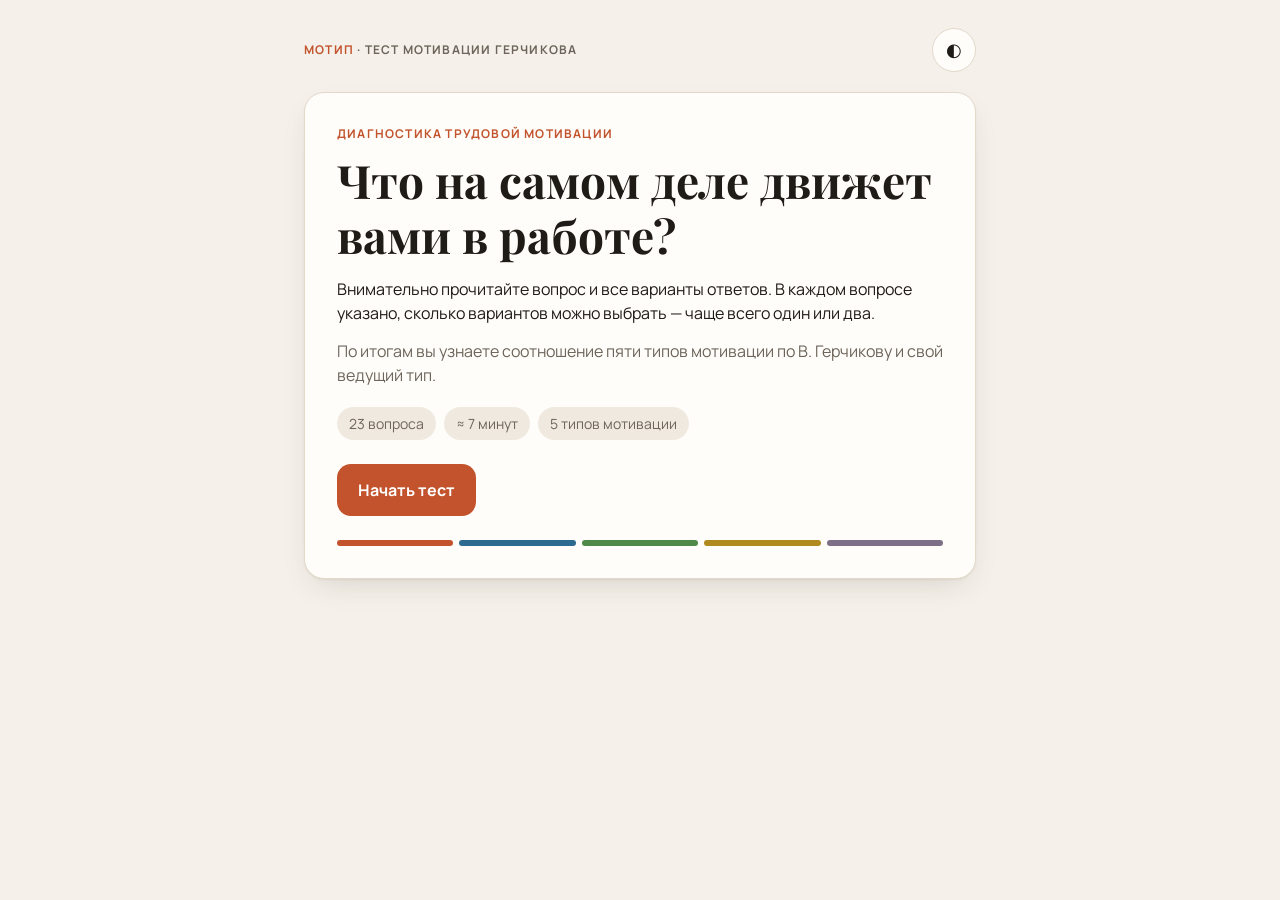
==== index.html @ 7e10f5cb "Add MOTIP motivation test (Gerchikov) web page Single-file HTML/JS quiz: 23 questions, scoring by th" ====
<!doctype html>
<html lang="ru">
<head>
<meta charset="utf-8">
<meta name="viewport" content="width=device-width, initial-scale=1, viewport-fit=cover">
<meta name="theme-color" content="#f5f1ea" media="(prefers-color-scheme: light)">
<meta name="theme-color" content="#17140f" media="(prefers-color-scheme: dark)">
<title>Тест МОТИП</title>
<link rel="preconnect" href="https://fonts.googleapis.com">
<link rel="preconnect" href="https://fonts.gstatic.com" crossorigin>
<link href="https://fonts.googleapis.com/css2?family=Manrope:wght@400;500;600;700&family=Playfair+Display:wght@600;700&display=swap" rel="stylesheet">
<style>
  :root {
    --bg: #f5f1ea;
    --surface: #fffdf9;
    --surface-2: #efe9df;
    --ink: #1f1b16;
    --muted: #6d655b;
    --line: #e2d9cb;
    --accent: #c2532d;
    --accent-ink: #ffffff;
    --accent-soft: #f6e1d6;
    --shadow: 0 1px 2px rgba(40, 28, 15, .06), 0 12px 32px -12px rgba(40, 28, 15, .18);
    --bar-bg: rgba(245, 241, 234, .92);
    --t-in: #c2532d;
    --t-pr: #2d6a8f;
    --t-pa: #4f8a4b;
    --t-ho: #b08a1e;
    --t-lu: #7c6f86;
    --radius: 16px;
    --safe-b: env(safe-area-inset-bottom, 0px);
  }
  @media (prefers-color-scheme: dark) {
    :root:not([data-theme="light"]) {
      --bg: #17140f;
      --surface: #211d17;
      --surface-2: #2b261e;
      --ink: #f1ebe2;
      --muted: #a89e90;
      --line: #3a342a;
      --accent: #e5774f;
      --accent-ink: #1a120c;
      --accent-soft: #3a2519;
      --shadow: 0 1px 2px rgba(0,0,0,.3), 0 16px 40px -16px rgba(0,0,0,.6);
      --bar-bg: rgba(23, 20, 15, .92);
      --t-in: #e5774f;
      --t-pr: #5fa3cc;
      --t-pa: #7dbb78;
      --t-ho: #d9b44a;
      --t-lu: #a99bb3;
    }
  }
  :root[data-theme="dark"] {
    --bg: #17140f;
    --surface: #211d17;
    --surface-2: #2b261e;
    --ink: #f1ebe2;
    --muted: #a89e90;
    --line: #3a342a;
    --accent: #e5774f;
    --accent-ink: #1a120c;
    --accent-soft: #3a2519;
    --shadow: 0 1px 2px rgba(0,0,0,.3), 0 16px 40px -16px rgba(0,0,0,.6);
    --bar-bg: rgba(23, 20, 15, .92);
    --t-in: #e5774f;
    --t-pr: #5fa3cc;
    --t-pa: #7dbb78;
    --t-ho: #d9b44a;
    --t-lu: #a99bb3;
  }

  /* ---------- Base (mobile first) ---------- */
  * { box-sizing: border-box; }
  html, body { margin: 0; }
  html { -webkit-text-size-adjust: 100%; }
  body {
    background: var(--bg);
    color: var(--ink);
    font-family: "Manrope", system-ui, -apple-system, "Segoe UI", sans-serif;
    font-size: 16px;
    line-height: 1.5;
    min-height: 100vh;
    min-height: 100dvh;
    -webkit-font-smoothing: antialiased;
    -webkit-tap-highlight-color: transparent;
  }
  button { touch-action: manipulation; }
  .wrap { max-width: 720px; margin: 0 auto; padding: 12px 16px 24px; }
  body.has-bar .wrap { padding-bottom: calc(132px + var(--safe-b)); }

  header.top {
    display: flex; align-items: center; justify-content: space-between;
    height: 44px; margin-bottom: 8px;
  }
  .brand { font-weight: 700; letter-spacing: .1em; font-size: 12px; text-transform: uppercase; color: var(--muted); }
  .brand b { color: var(--accent); }
  .brand span { display: none; }
  .icon-btn {
    border: 1px solid var(--line); background: var(--surface); color: var(--ink);
    width: 44px; height: 44px; border-radius: 50%; cursor: pointer;
    display: grid; place-items: center; font-size: 18px;
  }

  h1, h2, h3 { font-family: "Playfair Display", Georgia, serif; line-height: 1.2; margin: 0; }
  h1 { font-size: 30px; }
  h2 { font-size: 21px; }
  .muted { color: var(--muted); }

  .card {
    background: var(--surface);
    border: 1px solid var(--line);
    border-radius: var(--radius);
    box-shadow: var(--shadow);
    padding: 20px 16px;
  }

  .btn {
    font: inherit; font-weight: 700; font-size: 16px;
    border: 1px solid transparent; border-radius: 14px;
    min-height: 52px; padding: 0 20px; cursor: pointer;
    display: inline-flex; align-items: center; justify-content: center;
    transition: transform .12s ease, opacity .15s;
  }
  .btn:active { transform: scale(.98); }
  .btn-primary { background: var(--accent); color: var(--accent-ink); }
  .btn-primary:disabled { opacity: .4; cursor: not-allowed; transform: none; }
  .btn-ghost { background: var(--surface); color: var(--ink); border-color: var(--line); }
  .btn-ghost:disabled { opacity: .35; cursor: not-allowed; }
  .btn-block { width: 100%; }

  /* Intro */
  .intro .eyebrow { color: var(--accent); font-weight: 700; font-size: 12px; letter-spacing: .1em; text-transform: uppercase; margin-bottom: 10px; }
  .intro p { margin: 14px 0 0; }
  .facts { display: flex; gap: 8px; flex-wrap: wrap; margin: 20px 0 24px; }
  .fact { background: var(--surface-2); border-radius: 999px; padding: 6px 12px; font-size: 14px; color: var(--muted); }
  .intro-actions { display: grid; gap: 10px; }
  .types-preview { display: flex; gap: 6px; margin-top: 24px; }
  .types-preview span { flex: 1; height: 6px; border-radius: 3px; }

  /* Sticky progress */
  .progress {
    position: sticky; top: 0; z-index: 5;
    background: var(--bg);
    margin: 0 -16px 12px; padding: 8px 16px 10px;
  }
  .progress-meta { display: flex; justify-content: space-between; font-size: 13px; color: var(--muted); margin-bottom: 6px; font-variant-numeric: tabular-nums; }
  .progress-bar { height: 6px; border-radius: 3px; background: var(--surface-2); overflow: hidden; }
  .progress-bar > i { display: block; height: 100%; background: var(--accent); border-radius: 3px; transition: width .35s ease; }

  /* Question */
  .group-note { font-size: 14px; color: var(--muted); background: var(--surface-2); border-radius: 10px; padding: 8px 12px; margin-bottom: 12px; }
  .q-num { font-family: "Playfair Display", Georgia, serif; color: var(--accent); font-size: 16px; font-weight: 700; }
  .q-text { margin: 4px 0 10px; }
  .q-hint { font-size: 14px; color: var(--muted); margin-bottom: 16px; display: flex; align-items: center; gap: 8px; flex-wrap: wrap; }
  .q-hint .pill { background: var(--accent-soft); color: var(--accent); border-radius: 999px; padding: 2px 10px; font-weight: 700; font-size: 13px; }
  .options { display: grid; gap: 8px; }
  .opt {
    display: flex; gap: 12px; align-items: flex-start; text-align: left;
    width: 100%; min-height: 56px; font: inherit; font-size: 16px; color: inherit;
    background: var(--surface); border: 1.5px solid var(--line); border-radius: 14px;
    padding: 12px 14px; cursor: pointer;
    transition: border-color .15s, background .15s, transform .1s;
  }
  .opt:active { transform: scale(.99); }
  .opt:focus-visible { outline: 2px solid var(--accent); outline-offset: 2px; }
  .opt .mark {
    flex: none; width: 30px; height: 30px; border-radius: 9px;
    display: grid; place-items: center;
    background: var(--surface-2); color: var(--muted);
    font-weight: 700; font-size: 14px;
    transition: background .15s, color .15s;
  }
  .opt.radio .mark { border-radius: 50%; }
  .opt[aria-pressed="true"] { border-color: var(--accent); background: var(--accent-soft); }
  .opt[aria-pressed="true"] .mark { background: var(--accent); color: var(--accent-ink); }
  .opt .label { padding-top: 3px; }
  .shake { animation: shake .35s ease; }
  @keyframes shake { 20%,60% { transform: translateX(-4px); } 40%,80% { transform: translateX(4px); } }

  /* Bottom action bar (thumb zone) */
  .bottom-bar {
    position: fixed; left: 0; right: 0; bottom: 0; z-index: 10;
    background: var(--bar-bg);
    -webkit-backdrop-filter: blur(12px); backdrop-filter: blur(12px);
    border-top: 1px solid var(--line);
    padding: 8px 16px calc(12px + var(--safe-b));
  }
  .bottom-bar .inner { max-width: 720px; margin: 0 auto; }
  .toast { min-height: 20px; font-size: 13px; line-height: 1.35; color: var(--accent); margin-bottom: 6px; text-align: center; }
  .nav { display: grid; grid-template-columns: 1fr 2fr; gap: 10px; }
  .kbd-hint { display: none; }
  kbd { font-family: inherit; border: 1px solid var(--line); border-bottom-width: 2px; border-radius: 5px; padding: 0 5px; font-size: 12px; }

  .fade { animation: fade .3s ease; }
  @keyframes fade { from { opacity: 0; transform: translateY(6px); } to { opacity: 1; transform: none; } }

  /* Results */
  .stack > * + * { margin-top: 12px; }
  .result-head .eyebrow { color: var(--muted); font-size: 14px; margin-bottom: 6px; }
  .lead-type { font-size: 28px; }
  .lead-desc { margin: 12px 0 0; }
  .section h3, .card h3 { font-size: 20px; margin-bottom: 14px; }

  .bars { display: grid; gap: 16px; }
  .bar-row { display: grid; grid-template-columns: minmax(0, 1fr) auto; align-items: center; column-gap: 12px; row-gap: 6px; }
  .bar-name { font-weight: 600; font-size: 15px; display: flex; align-items: baseline; gap: 6px; min-width: 0; }
  .bar-name > span { overflow: hidden; text-overflow: ellipsis; white-space: nowrap; }
  .bar-name small { color: var(--muted); font-weight: 500; font-size: 13px; flex: none; }
  .bar-track { grid-column: 1 / -1; grid-row: 2; height: 12px; background: var(--surface-2); border-radius: 6px; overflow: hidden; }
  .bar-fill { height: 100%; border-radius: 6px; width: 0; transition: width .9s cubic-bezier(.2,.8,.2,1); }
  .bar-val { display: flex; align-items: baseline; justify-content: flex-end; gap: 8px; font-variant-numeric: tabular-nums; font-weight: 700; white-space: nowrap; }
  .bar-val small { font-weight: 500; color: var(--muted); font-size: 13px; min-width: 34px; text-align: right; }
  .bar-row.lead .bar-name { color: var(--accent); }

  .type-cards { display: grid; gap: 10px; }
  .type-card { border: 1px solid var(--line); border-left: 4px solid var(--c); border-radius: 12px; padding: 12px 14px; }
  .type-card h4 { margin: 0 0 4px; font-size: 16px; display: flex; justify-content: space-between; gap: 10px; }
  .type-card p { margin: 0; font-size: 15px; color: var(--muted); }

  details.key summary { cursor: pointer; font-weight: 700; list-style: none; display: flex; align-items: center; gap: 8px; min-height: 44px; }
  details.key summary::-webkit-details-marker { display: none; }
  details.key summary::before { content: "▸"; color: var(--accent); transition: transform .15s; }
  details.key[open] summary::before { transform: rotate(90deg); }
  .table-wrap { overflow-x: auto; -webkit-overflow-scrolling: touch; margin-top: 10px; border: 1px solid var(--line); border-radius: 12px; }
  table { border-collapse: collapse; width: 100%; font-size: 13px; font-variant-numeric: tabular-nums; }
  th, td { padding: 8px 6px; border-bottom: 1px solid var(--line); text-align: center; white-space: nowrap; }
  th { background: var(--surface-2); font-weight: 700; }
  td:first-child, th:first-child { text-align: left; padding-left: 10px; }
  td.hit { background: var(--accent-soft); color: var(--accent); font-weight: 700; }
  td.key-cell { color: var(--muted); }
  tfoot td { font-weight: 700; background: var(--surface-2); border-bottom: none; }

  .actions { display: grid; gap: 10px; margin-top: 16px; }

  /* ---------- Hover only on real pointers ---------- */
  @media (hover: hover) {
    .icon-btn:hover { border-color: var(--accent); }
    .opt:hover { border-color: var(--muted); }
    .opt[aria-pressed="true"]:hover { border-color: var(--accent); }
    .btn-primary:hover:not(:disabled) { filter: brightness(1.05); }
    .btn-ghost:hover:not(:disabled) { border-color: var(--muted); }
  }

  /* ---------- Tablet / desktop ---------- */
  @media (min-width: 640px) {
    .wrap { padding: 28px 24px 48px; }
    header.top { margin-bottom: 20px; }
    .brand span { display: inline; }
    h1 { font-size: 46px; }
    h2 { font-size: 27px; }
    .card { padding: 32px; border-radius: 20px; }
    .intro-actions { display: flex; gap: 12px; }
    .intro-actions .btn { width: auto; }
    .progress { margin: 0 0 16px; padding: 8px 0 10px; }
    .lead-type { font-size: 40px; }
    .stack > * + * { margin-top: 18px; }
    .bar-row { grid-template-columns: 220px minmax(0, 1fr) 92px; column-gap: 16px; }
    .bar-name { justify-content: space-between; }
    .bar-track { grid-column: auto; grid-row: auto; height: 14px; border-radius: 7px; }
    .actions { display: flex; flex-wrap: wrap; gap: 12px; }
    .actions .btn { width: auto; }
    table { font-size: 14px; }
    th, td { padding: 8px 10px; }
  }
  @media (min-width: 640px) and (hover: hover) {
    .kbd-hint { display: block; text-align: center; font-size: 13px; color: var(--muted); margin-top: 18px; }
    body.has-bar .wrap { padding-bottom: 48px; }
    .bottom-bar { position: static; background: none; border: 0; padding: 0; -webkit-backdrop-filter: none; backdrop-filter: none; }
    .bottom-bar { margin-top: 8px; }
    .bottom-bar .inner { max-width: none; }
    .nav { display: flex; justify-content: space-between; }
    .nav .btn { min-width: 150px; }
    .toast { text-align: left; margin: 12px 0 8px; }
  }

  @media print {
    header.top, .actions, .kbd-hint, .bottom-bar { display: none; }
    body { background: #fff; }
    .card { box-shadow: none; }
  }
</style>
</head>
<body>
<div class="wrap">
  <header class="top">
    <div class="brand"><b>МОТИП</b><span> · тест мотивации Герчикова</span></div>
    <button class="icon-btn" id="themeBtn" title="Сменить тему" aria-label="Сменить тему">◐</button>
  </header>
  <main id="app">
    <section class="card">
      <h2>Тест МОТИП</h2>
      <p class="muted" id="jsWarn">Если вы видите этот текст, значит, в этом приложении не работает JavaScript. Откройте файл в обычном браузере: Chrome, Safari, Яндекс Браузер.</p>
    </section>
  </main>
</div>

<script>
window.onerror = function (msg, src, line) {
  var w = document.getElementById("jsWarn");
  if (w) w.textContent = "Ошибка: " + msg + " (строка " + line + ")";
};
</script>
<script>
// ---------- Data ----------
const LETTERS = ["а", "б", "в", "г", "д", "е", "ж", "з"];
const IMP = ["очень важно", "не очень важно", "совсем не важно"];

const TYPES = {
  IN: { name: "Инструментальный", short: "ИН", color: "var(--t-in)",
    desc: "Сам процесс работы не является для такого сотрудника значимой ценностью, она только источник заработка. Работа — это инструмент достижения других целей. Сотрудник с таким типом мотивации будет работать с максимальной отдачей на любой работе, если его труд будет справедливо и высоко (в его понимании) оплачиваться. Скорее всего, будет эффективным и вовлечённым в сфере продаж и продвижения." },
  PR: { name: "Профессиональный", short: "ПР", color: "var(--t-pr)",
    desc: "Сотрудник с таким типом мотивации ценит в работе её содержание, возможность развиваться, повышать профессиональный уровень, самореализовываться, решать сложные задачи. Такие сотрудники оказываются вовлечёнными в работу полностью и часто имеют репутацию лучших по профессии в компании. Этим типом мотивации, как правило, обладают врачи, юристы, преподаватели, узкие специалисты." },
  PA: { name: "Патриотический", short: "ПА", color: "var(--t-pa)",
    desc: "Для работников этого типа важно чувствовать себя частью коллектива, бренда, принимать участие в реализации общего дела. Им важно чувствовать себя нужными. Важно общественное признание своих достижений. Готовы брать на себя повышенные обязательства и дополнительную работу ради этого. Среди обладателей этого типа мотивации встречаются представители всех профессий." },
  HO: { name: "Хозяйский", short: "ХО", color: "var(--t-ho)",
    desc: "Такой работник готов взять на себя полную ответственность за выполняемую работу. Предпочитает действовать самостоятельно, не приветствует промежуточный контроль. Будет выполнять работу с максимальной отдачей, не настаивая на её особой интересности или высокой оплате, не требуя дополнительных указаний. Часто противопоставляет себя коллективу. Таким типом обладают люди с задатками предпринимателей — хорошие проектные менеджеры." },
  LU: { name: "Люмпенизированный", short: "ЛЮ", color: "var(--t-lu)",
    desc: "Работник этого типа обладает очень слабой мотивацией к эффективной работе. Его основное стремление — минимизировать свои трудовые усилия на уровне, допустимом со стороны непосредственного руководителя. Вовлечь сотрудников с такой мотивацией очень сложно. Представители этого типа — линейные сотрудники, технический персонал." },
};
const TYPE_ORDER = ["IN", "PR", "PA", "HO", "LU"];

// max: how many answers allowed (1, 2 or Infinity)
// key: answer numbers (1 = "а") that give a point to each type
const QUESTIONS = [
  { id: 1, max: 2, text: "Что Вы больше всего цените в своей работе?",
    options: ["то, что я в основном сам решаю, что и как мне делать", "то, что она дает мне возможность проявить то, что я знаю и умею", "то, что я чувствую себя полезным и нужным", "то, что мне за нее относительно неплохо платят", "особенно ничего не ценю, но эта работа мне хорошо знакома и привычна"],
    key: { IN: [4], PR: [2], PA: [3], HO: [1], LU: [5] } },
  { id: 2, max: 1, text: "Какое выражение из перечисленных ниже Вам подходит более всего?",
    options: ["я хочу обеспечить своим трудом себе и своей семье приличный доход", "в своей работе я полный хозяин", "у меня достаточно знаний и опыта, чтобы справиться с любыми трудностями в моей работе", "я ценный, незаменимый для организации работник", "я всегда выполняю то, что от меня требуют"],
    key: { IN: [1], PR: [3], PA: [4], HO: [2], LU: [5] } },
  { id: 3, max: 2, text: "Как Вы предпочитаете работать?",
    options: ["предпочитаю делать то, что знакомо, привычно", "нужно, чтобы в работе постоянно появлялось что-то новое, чтобы не стоять на месте", "чтобы было точно известно, что нужно сделать и что я за это получу", "предпочитаю работать под полную личную ответственность", "готов(а) делать все, что нужно для организации"],
    key: { IN: [3], PR: [2], PA: [5], HO: [4], LU: [1] } },
  { id: 4, max: 2, text: "Допустим, что Вам предлагают другую работу в Вашей организации. При каких условиях Вы бы на это согласились?",
    options: ["если предложат намного более высокую зарплату", "если другая работа будет более творческой и интересной, чем нынешняя", "если новая работа даст мне больше самостоятельности", "если это очень нужно для организации", "при всех обстоятельствах я предпочел (предпочла) бы остаться на той работе, к которой привык (привыкла)"],
    key: { IN: [1], PR: [2], PA: [4], HO: [3], LU: [5] } },
  { id: 5, max: 2, text: "Попробуйте определить, что для Вас означает Ваш заработок?",
    options: ["плата за время и усилия, потраченные на выполнение работы", "это прежде всего плата за мои знания, квалификацию", "оплата за общие результаты деятельности организации", "мне нужен гарантированный заработок – пусть небольшой, но чтобы он был", "какой бы он ни был, я его заработал(а) сам(а)"],
    key: { IN: [1], PR: [2], PA: [3], HO: [5], LU: [4] } },
  { id: 6, max: 1, group: true, text: "Заработная плата и премии", options: IMP,
    key: { IN: [1] } },
  { id: 7, max: 1, group: true, text: "Доплаты за квалификацию", options: IMP,
    key: { IN: [1], PR: [1], PA: [3], HO: [3] } },
  { id: 8, max: 1, group: true, text: "Доплаты за тяжелые и вредные условия работы", options: IMP,
    key: { IN: [1], PR: [3], PA: [3], LU: [1] } },
  { id: 9, max: 1, group: true, text: "Социальные выплаты и льготы, пособия", options: IMP,
    key: { PR: [3], LU: [1] } },
  { id: 10, max: 1, group: true, text: "Доходы от капитала, акций", options: IMP,
    key: { IN: [3], PR: [3], PA: [3], HO: [1], LU: [3] } },
  { id: 11, max: 1, group: true, text: "Любые дополнительные приработки", options: IMP,
    key: { IN: [1], PA: [3], LU: [1] } },
  { id: 12, max: 1, group: true, text: "Приработки, но не любые, а только по своей специальности", options: IMP,
    key: { IN: [1], PR: [1], HO: [3], LU: [3] } },
  { id: 13, max: 1, group: true, text: "Доходы от личного хозяйства, дачного участка и т. п.", options: IMP,
    key: { HO: [1] } },
  { id: 14, max: 1, group: true, text: "Выигрыш в лотерею, казино и т. п.", options: IMP,
    key: { IN: [3], PR: [3], LU: [1] } },
  { id: 15, max: 1, text: "На каких принципах, по-вашему, должны строиться отношения между работником и организацией?",
    options: ["работник должен относиться к организации как к своему дому, отдавать ей все и вместе переживать трудности и подъемы. Организация должна соответственно оценивать преданность и труд работника", "работник продает организации свой труд, и если ему не дают хорошую цену, он вправе найти другого покупателя", "работник приходит в организацию для самореализации и относится к ней как к месту реализации своих способностей. Организация должна обеспечивать работнику такую возможность, извлекать из этого выгоду для себя и на этой основе развиваться", "работник тратит на организацию свои силы, а организация должна взамен гарантировать ему зарплату и социальные блага"],
    key: { IN: [2], PR: [3], PA: [1], HO: [1], LU: [4] } },
  { id: 16, max: 2, text: "Как Вы считаете, почему в процессе работы люди проявляют инициативу, вносят различные предложения?",
    options: ["чувствуют особую ответственность за свою работу", "из-за стремления реализовать свои знания и опыт, выйти за установленные работой рамки", "чаще всего из-за желания улучшить работу своей организации", "просто хотят выделиться или завоевать расположение начальства", "хотят заработать, поскольку всякая полезная инициатива должна вознаграждаться"],
    key: { IN: [5], PR: [2], PA: [3], HO: [1], LU: [4] } },
  { id: 17, max: 2, text: "Какое суждение о коллективной работе Вам ближе?",
    options: ["коллектив для меня очень важен, одному хороших результатов не добиться", "предпочитаю работать автономно, но чувствую себя так же хорошо, когда работаю вместе с интересными людьми", "мне нужна свобода действий, а коллектив чаще всего эту свободу ограничивает", "можно работать и в коллективе, но платить должны по личным результатам", "мне нравится работать в коллективе, так как там я среди своих"],
    key: { IN: [4], PR: [2], PA: [1], HO: [3], LU: [5] } },
  { id: 18, max: 2, text: "Представьте себе, что у Вас появилась возможность стать владельцем Вашей организации. Воспользуетесь ли Вы этой возможностью?",
    options: ["да, так как я смогу участвовать в управлении организацией", "да, потому что это может увеличить мой доход", "да, так как настоящий работник должен быть совладельцем", "вряд ли: на заработке это не скажется, участие в управлении меня не интересует, а работе это помешает", "нет, не нужны мне лишние заботы"],
    key: { IN: [2], PR: [4], PA: [1], HO: [3, 1], LU: [5] } },
  { id: 19, max: 2, text: "Представьте, пожалуйста, что Вы сейчас ищете работу. Вам предлагают несколько работ. Какую из них Вы выберете?",
    options: ["наиболее интересную, творческую", "наиболее самостоятельную, независимую", "за которую больше платят", "чтобы за не слишком большие деньги не требовалось особенно «надрываться»", "не могу представить, что я уйду из нашей организации"],
    key: { IN: [3], PR: [1], PA: [5], HO: [2], LU: [4] } },
  { id: 20, max: 2, text: "Что Вы прежде всего учитываете, когда оцениваете успехи другого работника в Вашей организации?",
    options: ["его зарплату, доходы, материальное положение", "уровень его профессионализма, квалификации", "насколько хорошо он «устроился»", "насколько его уважают в организации", "насколько он самостоятелен, независим"],
    key: { IN: [1], PR: [2], PA: [4], HO: [5], LU: [3] } },
  { id: 21, max: Infinity, text: "Если положение в Вашей организации ухудшится, на какие перемены в Вашей работе и положении Вы согласитесь ради того, чтобы остаться на работе?",
    options: ["освоить новую профессию", "работать неполный рабочий день или перейти на менее квалифицированную работу и меньше получать", "перейти на менее удобный режим работы", "работать более интенсивно", "соглашусь просто терпеть, потому что деваться некуда", "скорее всего я просто уйду из этой организации"],
    key: { IN: [4, 6], PR: [1, 4, 7], PA: [1, 2, 4, 5], HO: [1, 2, 4], LU: [2, 5] } },
  { id: 22, max: 2, text: "Если Вы руководитель, то что Вас привлекает прежде всего в этом положении?",
    options: ["возможность принимать самостоятельные, ответственные решения", "возможность принести наибольшую пользу организации", "высокий уровень оплаты", "возможность организовывать работу других людей", "возможность наилучшим образом применить свои знания и умения", "ничего особенно не привлекает, за положение руководителя не держусь"],
    key: { IN: [3, 6], PR: [5], PA: [2], HO: [1], LU: [4] } },
  { id: 23, max: 2, text: "Если Вы не являетесь руководителем, то хотели бы Вы им стать?",
    options: ["да, поскольку это даст возможность принимать самостоятельные, ответственные решения", "не против, если это нужно для пользы дела", "да, так как при этом я смогу лучше применить свои знания и умения", "да, если это будет должным образом оплачиваться", "нет, профессионал может отвечать только за самого себя", "нет, руководство меня не привлекает, а хорошо заработать я могу и на своем месте", "да, чем я хуже других", "нет, это слишком большая нагрузка для меня"],
    key: { IN: [4, 6], PR: [3, 5], PA: [2], HO: [1, 3], LU: [7, 8] } },
];

const ROLE_STEP = { id: "role", max: 1, text: "Являетесь ли Вы руководителем?",
  options: ["да, я руководитель", "нет, я не руководитель"] };

// ---------- State ----------
const STORE_KEY = "motip-state-v1";
let state = { screen: "intro", step: 0, answers: {} };

function save() {
  try { localStorage.setItem(STORE_KEY, JSON.stringify(state)); } catch (e) {}
}
function load() {
  try {
    const raw = localStorage.getItem(STORE_KEY);
    if (raw) state = Object.assign(state, JSON.parse(raw));
  } catch (e) {}
}

// Steps: Q1–21, role gate, then Q22 (leader) or Q23 (not a leader)
function steps() {
  const list = QUESTIONS.slice(0, 21);
  list.push(ROLE_STEP);
  const role = state.answers.role;
  list.push(role && role[0] === 2 ? QUESTIONS[22] : QUESTIONS[21]);
  return list;
}

// ---------- Scoring ----------
function score() {
  const totals = {};
  TYPE_ORDER.forEach(t => { totals[t] = 0; });
  const rows = [];
  for (const q of QUESTIONS) {
    const picked = state.answers[q.id];
    if (!picked || !picked.length) continue;
    const hits = {};
    for (const t of TYPE_ORDER) {
      const keys = q.key[t] || [];
      // Each matching answer gives one point
      hits[t] = picked.filter(a => keys.includes(a)).length;
      totals[t] += hits[t];
    }
    rows.push({ q, picked, hits });
  }
  const sum = TYPE_ORDER.reduce((s, t) => s + totals[t], 0);
  const max = Math.max(...TYPE_ORDER.map(t => totals[t]));
  const leaders = TYPE_ORDER.filter(t => totals[t] === max && max > 0);
  return { totals, rows, sum, max, leaders };
}

// ---------- Render ----------
const app = document.getElementById("app");
const esc = s => String(s).replace(/[&<>"]/g, c => ({ "&": "&amp;", "<": "&lt;", ">": "&gt;", '"': "&quot;" }[c]));

function render() {
  app.innerHTML = "";
  document.body.classList.toggle("has-bar", state.screen === "quiz");
  if (state.screen === "intro") renderIntro();
  else if (state.screen === "quiz") renderQuestion();
  else renderResult();
  save();
}

function renderIntro() {
  const hasProgress = Object.keys(state.answers).length > 0;
  app.innerHTML = `
    <section class="card intro fade">
      <div class="eyebrow">Диагностика трудовой мотивации</div>
      <h1>Что на самом деле движет вами в работе?</h1>
      <p>Внимательно прочитайте вопрос и все варианты ответов. В каждом вопросе указано, сколько вариантов можно выбрать — чаще всего один или два.</p>
      <p class="muted">По итогам вы узнаете соотношение пяти типов мотивации по В. Герчикову и свой ведущий тип.</p>
      <div class="facts">
        <span class="fact">23 вопроса</span>
        <span class="fact">≈ 7 минут</span>
        <span class="fact">5 типов мотивации</span>
      </div>
      <div class="intro-actions">
        <button class="btn btn-primary btn-block" id="startBtn">${hasProgress ? "Продолжить" : "Начать тест"}</button>
        ${hasProgress ? `<button class="btn btn-ghost btn-block" id="resetBtn">Начать заново</button>` : ""}
      </div>
      <div class="types-preview">${TYPE_ORDER.map(t => `<span style="background:${TYPES[t].color}"></span>`).join("")}</div>
    </section>`;
  document.getElementById("startBtn").onclick = () => { state.screen = "quiz"; render(); };
  const r = document.getElementById("resetBtn");
  if (r) r.onclick = reset;
}

function hintFor(q) {
  if (q.max === 1) return "Выберите один ответ";
  if (q.max === 2) return "Можно выбрать один или два ответа";
  return "Можно выбрать сколько угодно ответов";
}

function renderQuestion() {
  const list = steps();
  const q = list[state.step];
  const picked = state.answers[q.id] || [];
  const total = list.length;
  const pct = Math.round((state.step / total) * 100);
  const num = q.id === "role" ? "22–23" : q.id;
  const groupNote = q.group ? `<div class="group-note">Как Вы относитесь к перечисленным ниже источникам дохода?</div>` : "";

  app.innerHTML = `
    <div class="progress">
      <div class="progress-meta"><span>Вопрос ${state.step + 1} из ${total}</span><span>${pct}%</span></div>
      <div class="progress-bar"><i style="width:${pct}%"></i></div>
    </div>
    <section class="card fade">
      ${groupNote}
      <div class="q-num">№ ${num}</div>
      <h2 class="q-text">${esc(q.text)}</h2>
      <div class="q-hint"><span class="pill">${q.max === 1 ? "1" : q.max === 2 ? "1–2" : "любое число"}</span>${hintFor(q)}</div>
      <div class="options" role="group">
        ${q.options.map((o, i) => `
          <button class="opt ${q.max === 1 ? "radio" : ""}" data-n="${i + 1}" aria-pressed="${picked.includes(i + 1)}">
            <span class="mark">${LETTERS[i]}</span><span class="label">${esc(o)}</span>
          </button>`).join("")}
      </div>
    </section>
    <div class="bottom-bar">
      <div class="inner">
        <div class="toast" id="toast" aria-live="polite"></div>
        <div class="nav">
          <button class="btn btn-ghost" id="backBtn">← Назад</button>
          <button class="btn btn-primary" id="nextBtn" ${picked.length ? "" : "disabled"}>${state.step === total - 1 ? "Результат" : "Далее →"}</button>
        </div>
      </div>
    </div>
    <div class="kbd-hint">Клавиши <kbd>1</kbd>–<kbd>${q.options.length}</kbd> — выбор, <kbd>Enter</kbd> — далее</div>`;

  app.querySelectorAll(".opt").forEach(b => b.onclick = () => toggle(q, +b.dataset.n, b));
  document.getElementById("backBtn").onclick = back;
  document.getElementById("nextBtn").onclick = next;
}

function toggle(q, n, el) {
  let picked = (state.answers[q.id] || []).slice();
  const toast = document.getElementById("toast");
  toast.textContent = "";
  if (q.max === 1) {
    picked = [n];
  } else if (picked.includes(n)) {
    picked = picked.filter(x => x !== n);
  } else if (picked.length >= q.max) {
    toast.textContent = `Можно выбрать не более ${q.max} вариантов — снимите один из выбранных.`;
    el.classList.remove("shake"); void el.offsetWidth; el.classList.add("shake");
    return;
  } else {
    picked.push(n);
  }
  state.answers[q.id] = picked.sort((a, b) => a - b);

  // Changing the role resets the branch answer that no longer applies
  if (q.id === "role") delete state.answers[n === 1 ? 23 : 22];

  app.querySelectorAll(".opt").forEach(b => b.setAttribute("aria-pressed", picked.includes(+b.dataset.n)));
  document.getElementById("nextBtn").disabled = picked.length === 0;
  save();

  // Auto-advance on single-choice questions
  if (q.max === 1) setTimeout(() => { if (state.screen === "quiz" && steps()[state.step] === q) next(); }, 260);
}

function next() {
  const list = steps();
  const q = list[state.step];
  if (!(state.answers[q.id] || []).length) return;
  if (state.step < list.length - 1) state.step++;
  else state.screen = "result";
  render();
  window.scrollTo({ top: 0, behavior: "smooth" });
}

function back() {
  if (state.step === 0) state.screen = "intro";
  else state.step--;
  render();
  window.scrollTo({ top: 0 });
}

function reset() {
  state = { screen: "intro", step: 0, answers: {} };
  render();
}

function renderResult() {
  const { totals, rows, sum, max, leaders } = score();
  const sorted = TYPE_ORDER.slice().sort((a, b) => totals[b] - totals[a]);
  const leadNames = leaders.map(t => TYPES[t].name.toLowerCase());
  const title = leaders.length > 1
    ? `Смешанный тип: ${leadNames.join(" + ")}`
    : `${TYPES[leaders[0]].name} тип`;

  const bars = sorted.map(t => {
    const share = sum ? Math.round(totals[t] / sum * 100) : 0;
    const w = max ? (totals[t] / max) * 100 : 0;
    return `
      <div class="bar-row ${leaders.includes(t) ? "lead" : ""}">
        <div class="bar-name"><span>${TYPES[t].name}</span><small>${TYPES[t].short}</small></div>
        <div class="bar-track"><div class="bar-fill" data-w="${w}" style="background:${TYPES[t].color}"></div></div>
        <div class="bar-val">${totals[t]}<small>${share}%</small></div>
      </div>`;
  }).join("");

  const cards = sorted.map(t => `
    <div class="type-card" style="--c:${TYPES[t].color}">
      <h4><span>${TYPES[t].name}</span><span class="muted">${totals[t]} б.</span></h4>
      <p>${TYPES[t].desc}</p>
    </div>`).join("");

  const tableRows = rows.map(({ q, picked, hits }) => `
    <tr>
      <td>${q.id}</td>
      <td>${picked.map(n => LETTERS[n - 1]).join(", ")}</td>
      ${TYPE_ORDER.map(t => {
        const keys = (q.key[t] || []).map(n => LETTERS[n - 1]).join(", ");
        return hits[t] ? `<td class="hit" title="Ключ: ${keys}">+${hits[t]}</td>` : `<td class="key-cell">${keys ? keys : "—"}</td>`;
      }).join("")}
    </tr>`).join("");

  app.innerHTML = `
    <div class="stack">
      <section class="card result-head fade">
        <div class="eyebrow">Ваш ведущий тип мотивации</div>
        <h1 class="lead-type">${esc(title)}</h1>
        <p class="lead-desc">${leaders.map(t => TYPES[t].desc).join("</p><p class='lead-desc'>")}</p>
      </section>

      <section class="card fade">
        <h3>Профиль мотивации</h3>
        <div class="bars">${bars}</div>
        <p class="muted" style="font-size:14px;margin:18px 0 0">Каждый человек — сочетание пяти «чистых» типов в разных пропорциях. Баллы — число совпадений ответов с ключом; процент — доля от всех ${sum} баллов.</p>
      </section>

      <section class="card fade">
        <h3>Все типы</h3>
        <div class="type-cards">${cards}</div>
      </section>

      <section class="card fade">
        <details class="key">
          <summary>Таблица подсчёта по ключу</summary>
          <div class="table-wrap">
            <table>
              <thead><tr><th>Вопрос</th><th>Ответ</th>${TYPE_ORDER.map(t => `<th>${TYPES[t].short}</th>`).join("")}</tr></thead>
              <tbody>${tableRows}</tbody>
              <tfoot><tr><td>Итого</td><td></td>${TYPE_ORDER.map(t => `<td>${totals[t]}</td>`).join("")}</tr></tfoot>
            </table>
          </div>
          <p class="muted" style="font-size:13px;margin:10px 0 0">Выделены совпадения (+1 балл). В остальных ячейках — варианты ключа для этого типа.</p>
        </details>
      </section>

      <div class="actions">
        <button class="btn btn-primary btn-block" id="printBtn">Сохранить / распечатать</button>
        <button class="btn btn-ghost btn-block" id="editBtn">Изменить ответы</button>
        <button class="btn btn-ghost btn-block" id="againBtn">Пройти заново</button>
      </div>
    </div>`;

  requestAnimationFrame(() => requestAnimationFrame(() =>
    app.querySelectorAll(".bar-fill").forEach(b => b.style.width = b.dataset.w + "%")));
  document.getElementById("printBtn").onclick = () => {
    document.querySelector("details.key").open = true;
    window.print();
  };
  document.getElementById("editBtn").onclick = () => { state.screen = "quiz"; state.step = 0; render(); };
  document.getElementById("againBtn").onclick = reset;
}

// ---------- Keyboard ----------
document.addEventListener("keydown", e => {
  if (state.screen !== "quiz" || e.ctrlKey || e.metaKey || e.altKey) return;
  const n = parseInt(e.key, 10);
  if (n >= 1 && n <= 9) {
    const btn = app.querySelector(`.opt[data-n="${n}"]`);
    if (btn) btn.click();
  } else if (e.key === "Enter" && !(document.activeElement && document.activeElement.classList.contains("opt"))) {
    next();
  } else if (e.key === "Backspace") {
    back();
  }
});

// ---------- Theme ----------
document.getElementById("themeBtn").onclick = () => {
  const root = document.documentElement;
  const dark = root.dataset.theme
    ? root.dataset.theme === "dark"
    : matchMedia("(prefers-color-scheme: dark)").matches;
  root.dataset.theme = dark ? "light" : "dark";
  try { localStorage.setItem("motip-theme", root.dataset.theme); } catch (e) {}
};
try {
  const t = localStorage.getItem("motip-theme");
  if (t) document.documentElement.dataset.theme = t;
} catch (e) {}

load();
render();
</script>
</body>
</html>
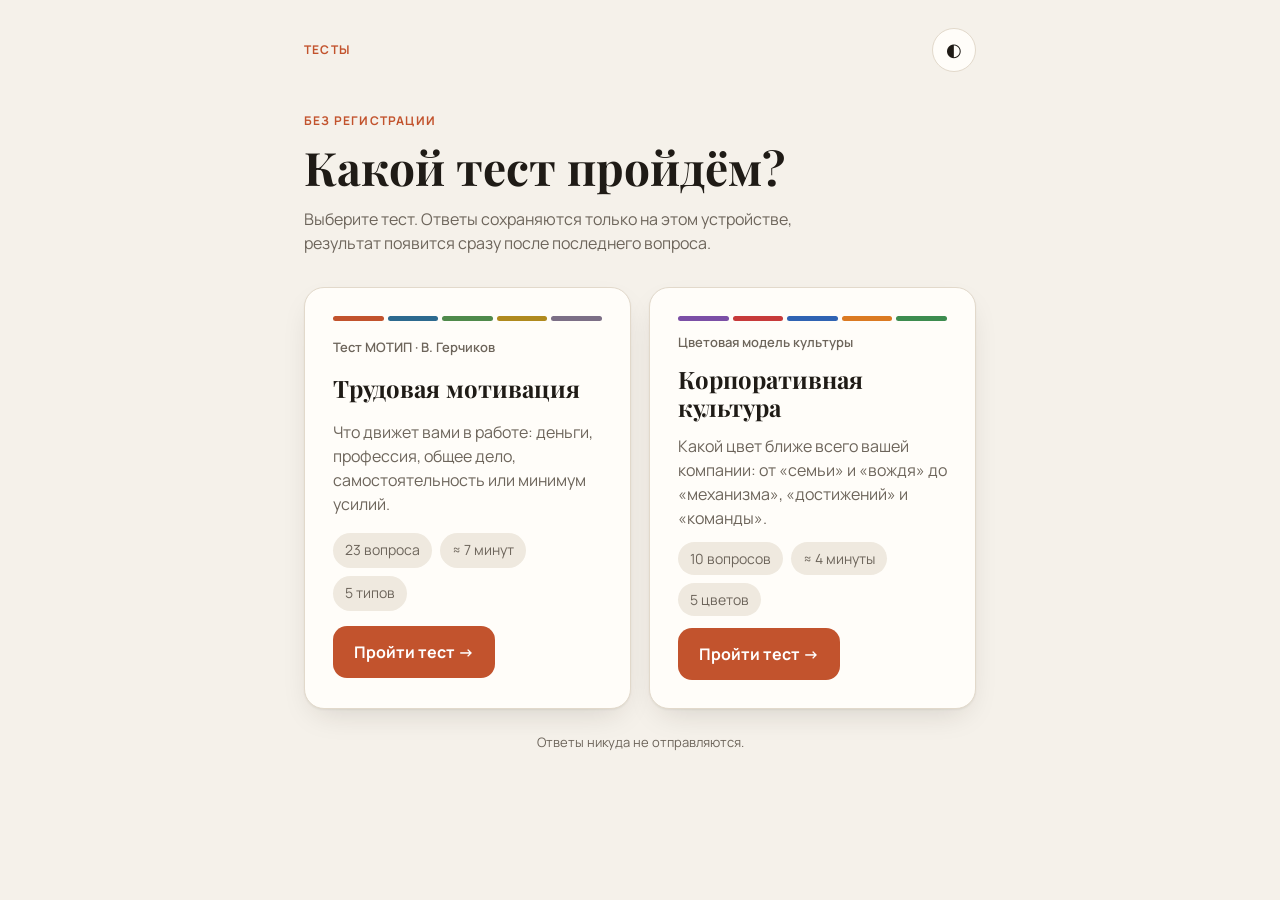
==== commit 478a0a6d: "Add test selection page and corporate culture test - index.html is now a landing page to pick a test" ====
--- a/index.html
+++ b/index.html
@@ -5,684 +5,82 @@
 <meta name="viewport" content="width=device-width, initial-scale=1, viewport-fit=cover">
 <meta name="theme-color" content="#f5f1ea" media="(prefers-color-scheme: light)">
 <meta name="theme-color" content="#17140f" media="(prefers-color-scheme: dark)">
-<title>Тест МОТИП</title>
+<title>Тесты для команды</title>
 <link rel="preconnect" href="https://fonts.googleapis.com">
 <link rel="preconnect" href="https://fonts.gstatic.com" crossorigin>
 <link href="https://fonts.googleapis.com/css2?family=Manrope:wght@400;500;600;700&family=Playfair+Display:wght@600;700&display=swap" rel="stylesheet">
-<style>
-  :root {
-    --bg: #f5f1ea;
-    --surface: #fffdf9;
-    --surface-2: #efe9df;
-    --ink: #1f1b16;
-    --muted: #6d655b;
-    --line: #e2d9cb;
-    --accent: #c2532d;
-    --accent-ink: #ffffff;
-    --accent-soft: #f6e1d6;
-    --shadow: 0 1px 2px rgba(40, 28, 15, .06), 0 12px 32px -12px rgba(40, 28, 15, .18);
-    --bar-bg: rgba(245, 241, 234, .92);
-    --t-in: #c2532d;
-    --t-pr: #2d6a8f;
-    --t-pa: #4f8a4b;
-    --t-ho: #b08a1e;
-    --t-lu: #7c6f86;
-    --radius: 16px;
-    --safe-b: env(safe-area-inset-bottom, 0px);
-  }
-  @media (prefers-color-scheme: dark) {
-    :root:not([data-theme="light"]) {
-      --bg: #17140f;
-      --surface: #211d17;
-      --surface-2: #2b261e;
-      --ink: #f1ebe2;
-      --muted: #a89e90;
-      --line: #3a342a;
-      --accent: #e5774f;
-      --accent-ink: #1a120c;
-      --accent-soft: #3a2519;
-      --shadow: 0 1px 2px rgba(0,0,0,.3), 0 16px 40px -16px rgba(0,0,0,.6);
-      --bar-bg: rgba(23, 20, 15, .92);
-      --t-in: #e5774f;
-      --t-pr: #5fa3cc;
-      --t-pa: #7dbb78;
-      --t-ho: #d9b44a;
-      --t-lu: #a99bb3;
-    }
-  }
-  :root[data-theme="dark"] {
-    --bg: #17140f;
-    --surface: #211d17;
-    --surface-2: #2b261e;
-    --ink: #f1ebe2;
-    --muted: #a89e90;
-    --line: #3a342a;
-    --accent: #e5774f;
-    --accent-ink: #1a120c;
-    --accent-soft: #3a2519;
-    --shadow: 0 1px 2px rgba(0,0,0,.3), 0 16px 40px -16px rgba(0,0,0,.6);
-    --bar-bg: rgba(23, 20, 15, .92);
-    --t-in: #e5774f;
-    --t-pr: #5fa3cc;
-    --t-pa: #7dbb78;
-    --t-ho: #d9b44a;
-    --t-lu: #a99bb3;
-  }
-
-  /* ---------- Base (mobile first) ---------- */
-  * { box-sizing: border-box; }
-  html, body { margin: 0; }
-  html { -webkit-text-size-adjust: 100%; }
-  body {
-    background: var(--bg);
-    color: var(--ink);
-    font-family: "Manrope", system-ui, -apple-system, "Segoe UI", sans-serif;
-    font-size: 16px;
-    line-height: 1.5;
-    min-height: 100vh;
-    min-height: 100dvh;
-    -webkit-font-smoothing: antialiased;
-    -webkit-tap-highlight-color: transparent;
-  }
-  button { touch-action: manipulation; }
-  .wrap { max-width: 720px; margin: 0 auto; padding: 12px 16px 24px; }
-  body.has-bar .wrap { padding-bottom: calc(132px + var(--safe-b)); }
-
-  header.top {
-    display: flex; align-items: center; justify-content: space-between;
-    height: 44px; margin-bottom: 8px;
-  }
-  .brand { font-weight: 700; letter-spacing: .1em; font-size: 12px; text-transform: uppercase; color: var(--muted); }
-  .brand b { color: var(--accent); }
-  .brand span { display: none; }
-  .icon-btn {
-    border: 1px solid var(--line); background: var(--surface); color: var(--ink);
-    width: 44px; height: 44px; border-radius: 50%; cursor: pointer;
-    display: grid; place-items: center; font-size: 18px;
-  }
-
-  h1, h2, h3 { font-family: "Playfair Display", Georgia, serif; line-height: 1.2; margin: 0; }
-  h1 { font-size: 30px; }
-  h2 { font-size: 21px; }
-  .muted { color: var(--muted); }
-
-  .card {
-    background: var(--surface);
-    border: 1px solid var(--line);
-    border-radius: var(--radius);
-    box-shadow: var(--shadow);
-    padding: 20px 16px;
-  }
-
-  .btn {
-    font: inherit; font-weight: 700; font-size: 16px;
-    border: 1px solid transparent; border-radius: 14px;
-    min-height: 52px; padding: 0 20px; cursor: pointer;
-    display: inline-flex; align-items: center; justify-content: center;
-    transition: transform .12s ease, opacity .15s;
-  }
-  .btn:active { transform: scale(.98); }
-  .btn-primary { background: var(--accent); color: var(--accent-ink); }
-  .btn-primary:disabled { opacity: .4; cursor: not-allowed; transform: none; }
-  .btn-ghost { background: var(--surface); color: var(--ink); border-color: var(--line); }
-  .btn-ghost:disabled { opacity: .35; cursor: not-allowed; }
-  .btn-block { width: 100%; }
-
-  /* Intro */
-  .intro .eyebrow { color: var(--accent); font-weight: 700; font-size: 12px; letter-spacing: .1em; text-transform: uppercase; margin-bottom: 10px; }
-  .intro p { margin: 14px 0 0; }
-  .facts { display: flex; gap: 8px; flex-wrap: wrap; margin: 20px 0 24px; }
-  .fact { background: var(--surface-2); border-radius: 999px; padding: 6px 12px; font-size: 14px; color: var(--muted); }
-  .intro-actions { display: grid; gap: 10px; }
-  .types-preview { display: flex; gap: 6px; margin-top: 24px; }
-  .types-preview span { flex: 1; height: 6px; border-radius: 3px; }
-
-  /* Sticky progress */
-  .progress {
-    position: sticky; top: 0; z-index: 5;
-    background: var(--bg);
-    margin: 0 -16px 12px; padding: 8px 16px 10px;
-  }
-  .progress-meta { display: flex; justify-content: space-between; font-size: 13px; color: var(--muted); margin-bottom: 6px; font-variant-numeric: tabular-nums; }
-  .progress-bar { height: 6px; border-radius: 3px; background: var(--surface-2); overflow: hidden; }
-  .progress-bar > i { display: block; height: 100%; background: var(--accent); border-radius: 3px; transition: width .35s ease; }
-
-  /* Question */
-  .group-note { font-size: 14px; color: var(--muted); background: var(--surface-2); border-radius: 10px; padding: 8px 12px; margin-bottom: 12px; }
-  .q-num { font-family: "Playfair Display", Georgia, serif; color: var(--accent); font-size: 16px; font-weight: 700; }
-  .q-text { margin: 4px 0 10px; }
-  .q-hint { font-size: 14px; color: var(--muted); margin-bottom: 16px; display: flex; align-items: center; gap: 8px; flex-wrap: wrap; }
-  .q-hint .pill { background: var(--accent-soft); color: var(--accent); border-radius: 999px; padding: 2px 10px; font-weight: 700; font-size: 13px; }
-  .options { display: grid; gap: 8px; }
-  .opt {
-    display: flex; gap: 12px; align-items: flex-start; text-align: left;
-    width: 100%; min-height: 56px; font: inherit; font-size: 16px; color: inherit;
-    background: var(--surface); border: 1.5px solid var(--line); border-radius: 14px;
-    padding: 12px 14px; cursor: pointer;
-    transition: border-color .15s, background .15s, transform .1s;
-  }
-  .opt:active { transform: scale(.99); }
-  .opt:focus-visible { outline: 2px solid var(--accent); outline-offset: 2px; }
-  .opt .mark {
-    flex: none; width: 30px; height: 30px; border-radius: 9px;
-    display: grid; place-items: center;
-    background: var(--surface-2); color: var(--muted);
-    font-weight: 700; font-size: 14px;
-    transition: background .15s, color .15s;
-  }
-  .opt.radio .mark { border-radius: 50%; }
-  .opt[aria-pressed="true"] { border-color: var(--accent); background: var(--accent-soft); }
-  .opt[aria-pressed="true"] .mark { background: var(--accent); color: var(--accent-ink); }
-  .opt .label { padding-top: 3px; }
-  .shake { animation: shake .35s ease; }
-  @keyframes shake { 20%,60% { transform: translateX(-4px); } 40%,80% { transform: translateX(4px); } }
-
-  /* Bottom action bar (thumb zone) */
-  .bottom-bar {
-    position: fixed; left: 0; right: 0; bottom: 0; z-index: 10;
-    background: var(--bar-bg);
-    -webkit-backdrop-filter: blur(12px); backdrop-filter: blur(12px);
-    border-top: 1px solid var(--line);
-    padding: 8px 16px calc(12px + var(--safe-b));
-  }
-  .bottom-bar .inner { max-width: 720px; margin: 0 auto; }
-  .toast { min-height: 20px; font-size: 13px; line-height: 1.35; color: var(--accent); margin-bottom: 6px; text-align: center; }
-  .nav { display: grid; grid-template-columns: 1fr 2fr; gap: 10px; }
-  .kbd-hint { display: none; }
-  kbd { font-family: inherit; border: 1px solid var(--line); border-bottom-width: 2px; border-radius: 5px; padding: 0 5px; font-size: 12px; }
-
-  .fade { animation: fade .3s ease; }
-  @keyframes fade { from { opacity: 0; transform: translateY(6px); } to { opacity: 1; transform: none; } }
-
-  /* Results */
-  .stack > * + * { margin-top: 12px; }
-  .result-head .eyebrow { color: var(--muted); font-size: 14px; margin-bottom: 6px; }
-  .lead-type { font-size: 28px; }
-  .lead-desc { margin: 12px 0 0; }
-  .section h3, .card h3 { font-size: 20px; margin-bottom: 14px; }
-
-  .bars { display: grid; gap: 16px; }
-  .bar-row { display: grid; grid-template-columns: minmax(0, 1fr) auto; align-items: center; column-gap: 12px; row-gap: 6px; }
-  .bar-name { font-weight: 600; font-size: 15px; display: flex; align-items: baseline; gap: 6px; min-width: 0; }
-  .bar-name > span { overflow: hidden; text-overflow: ellipsis; white-space: nowrap; }
-  .bar-name small { color: var(--muted); font-weight: 500; font-size: 13px; flex: none; }
-  .bar-track { grid-column: 1 / -1; grid-row: 2; height: 12px; background: var(--surface-2); border-radius: 6px; overflow: hidden; }
-  .bar-fill { height: 100%; border-radius: 6px; width: 0; transition: width .9s cubic-bezier(.2,.8,.2,1); }
-  .bar-val { display: flex; align-items: baseline; justify-content: flex-end; gap: 8px; font-variant-numeric: tabular-nums; font-weight: 700; white-space: nowrap; }
-  .bar-val small { font-weight: 500; color: var(--muted); font-size: 13px; min-width: 34px; text-align: right; }
-  .bar-row.lead .bar-name { color: var(--accent); }
-
-  .type-cards { display: grid; gap: 10px; }
-  .type-card { border: 1px solid var(--line); border-left: 4px solid var(--c); border-radius: 12px; padding: 12px 14px; }
-  .type-card h4 { margin: 0 0 4px; font-size: 16px; display: flex; justify-content: space-between; gap: 10px; }
-  .type-card p { margin: 0; font-size: 15px; color: var(--muted); }
-
-  details.key summary { cursor: pointer; font-weight: 700; list-style: none; display: flex; align-items: center; gap: 8px; min-height: 44px; }
-  details.key summary::-webkit-details-marker { display: none; }
-  details.key summary::before { content: "▸"; color: var(--accent); transition: transform .15s; }
-  details.key[open] summary::before { transform: rotate(90deg); }
-  .table-wrap { overflow-x: auto; -webkit-overflow-scrolling: touch; margin-top: 10px; border: 1px solid var(--line); border-radius: 12px; }
-  table { border-collapse: collapse; width: 100%; font-size: 13px; font-variant-numeric: tabular-nums; }
-  th, td { padding: 8px 6px; border-bottom: 1px solid var(--line); text-align: center; white-space: nowrap; }
-  th { background: var(--surface-2); font-weight: 700; }
-  td:first-child, th:first-child { text-align: left; padding-left: 10px; }
-  td.hit { background: var(--accent-soft); color: var(--accent); font-weight: 700; }
-  td.key-cell { color: var(--muted); }
-  tfoot td { font-weight: 700; background: var(--surface-2); border-bottom: none; }
-
-  .actions { display: grid; gap: 10px; margin-top: 16px; }
-
-  /* ---------- Hover only on real pointers ---------- */
-  @media (hover: hover) {
-    .icon-btn:hover { border-color: var(--accent); }
-    .opt:hover { border-color: var(--muted); }
-    .opt[aria-pressed="true"]:hover { border-color: var(--accent); }
-    .btn-primary:hover:not(:disabled) { filter: brightness(1.05); }
-    .btn-ghost:hover:not(:disabled) { border-color: var(--muted); }
-  }
-
-  /* ---------- Tablet / desktop ---------- */
-  @media (min-width: 640px) {
-    .wrap { padding: 28px 24px 48px; }
-    header.top { margin-bottom: 20px; }
-    .brand span { display: inline; }
-    h1 { font-size: 46px; }
-    h2 { font-size: 27px; }
-    .card { padding: 32px; border-radius: 20px; }
-    .intro-actions { display: flex; gap: 12px; }
-    .intro-actions .btn { width: auto; }
-    .progress { margin: 0 0 16px; padding: 8px 0 10px; }
-    .lead-type { font-size: 40px; }
-    .stack > * + * { margin-top: 18px; }
-    .bar-row { grid-template-columns: 220px minmax(0, 1fr) 92px; column-gap: 16px; }
-    .bar-name { justify-content: space-between; }
-    .bar-track { grid-column: auto; grid-row: auto; height: 14px; border-radius: 7px; }
-    .actions { display: flex; flex-wrap: wrap; gap: 12px; }
-    .actions .btn { width: auto; }
-    table { font-size: 14px; }
-    th, td { padding: 8px 10px; }
-  }
-  @media (min-width: 640px) and (hover: hover) {
-    .kbd-hint { display: block; text-align: center; font-size: 13px; color: var(--muted); margin-top: 18px; }
-    body.has-bar .wrap { padding-bottom: 48px; }
-    .bottom-bar { position: static; background: none; border: 0; padding: 0; -webkit-backdrop-filter: none; backdrop-filter: none; }
-    .bottom-bar { margin-top: 8px; }
-    .bottom-bar .inner { max-width: none; }
-    .nav { display: flex; justify-content: space-between; }
-    .nav .btn { min-width: 150px; }
-    .toast { text-align: left; margin: 12px 0 8px; }
-  }
-
-  @media print {
-    header.top, .actions, .kbd-hint, .bottom-bar { display: none; }
-    body { background: #fff; }
-    .card { box-shadow: none; }
-  }
-</style>
+<link rel="stylesheet" href="style.css">
 </head>
 <body>
 <div class="wrap">
   <header class="top">
-    <div class="brand"><b>МОТИП</b><span> · тест мотивации Герчикова</span></div>
+    <div class="brand"><b>Тесты</b></div>
     <button class="icon-btn" id="themeBtn" title="Сменить тему" aria-label="Сменить тему">◐</button>
   </header>
-  <main id="app">
-    <section class="card">
-      <h2>Тест МОТИП</h2>
-      <p class="muted" id="jsWarn">Если вы видите этот текст, значит, в этом приложении не работает JavaScript. Откройте файл в обычном браузере: Chrome, Safari, Яндекс Браузер.</p>
+
+  <main>
+    <section class="hero fade">
+      <div class="eyebrow">Без регистрации</div>
+      <h1>Какой тест пройдём?</h1>
+      <p>Выберите тест. Ответы сохраняются только на этом устройстве, результат появится сразу после последнего вопроса.</p>
     </section>
+
+    <div class="tests">
+      <a class="test-card fade" href="motip.html">
+        <div class="strip">
+          <span style="background:var(--t-in)"></span><span style="background:var(--t-pr)"></span><span style="background:var(--t-pa)"></span><span style="background:var(--t-ho)"></span><span style="background:var(--t-lu)"></span>
+        </div>
+        <div class="kicker">Тест МОТИП · В. Герчиков</div>
+        <h2>Трудовая мотивация</h2>
+        <p>Что движет вами в работе: деньги, профессия, общее дело, самостоятельность или минимум усилий.</p>
+        <div class="facts">
+          <span class="fact">23 вопроса</span>
+          <span class="fact">≈ 7 минут</span>
+          <span class="fact">5 типов</span>
+        </div>
+        <div class="go">
+          <span class="btn btn-primary">Пройти тест →</span>
+          <span class="status" id="st-motip" hidden></span>
+        </div>
+      </a>
+
+      <a class="test-card fade" href="culture.html">
+        <div class="strip">
+          <span style="background:var(--c-pu)"></span><span style="background:var(--c-re)"></span><span style="background:var(--c-bl)"></span><span style="background:var(--c-or)"></span><span style="background:var(--c-gr)"></span>
+        </div>
+        <div class="kicker">Цветовая модель культуры</div>
+        <h2>Корпоративная культура</h2>
+        <p>Какой цвет ближе всего вашей компании: от «семьи» и «вождя» до «механизма», «достижений» и «команды».</p>
+        <div class="facts">
+          <span class="fact">10 вопросов</span>
+          <span class="fact">≈ 4 минуты</span>
+          <span class="fact">5 цветов</span>
+        </div>
+        <div class="go">
+          <span class="btn btn-primary">Пройти тест →</span>
+          <span class="status" id="st-culture" hidden></span>
+        </div>
+      </a>
+    </div>
+
+    <p class="foot">Ответы никуда не отправляются.</p>
   </main>
 </div>
 
+<script src="common.js"></script>
 <script>
-window.onerror = function (msg, src, line) {
-  var w = document.getElementById("jsWarn");
-  if (w) w.textContent = "Ошибка: " + msg + " (строка " + line + ")";
-};
-</script>
-<script>
-// ---------- Data ----------
-const LETTERS = ["а", "б", "в", "г", "д", "е", "ж", "з"];
-const IMP = ["очень важно", "не очень важно", "совсем не важно"];
-
-const TYPES = {
-  IN: { name: "Инструментальный", short: "ИН", color: "var(--t-in)",
-    desc: "Сам процесс работы не является для такого сотрудника значимой ценностью, она только источник заработка. Работа — это инструмент достижения других целей. Сотрудник с таким типом мотивации будет работать с максимальной отдачей на любой работе, если его труд будет справедливо и высоко (в его понимании) оплачиваться. Скорее всего, будет эффективным и вовлечённым в сфере продаж и продвижения." },
-  PR: { name: "Профессиональный", short: "ПР", color: "var(--t-pr)",
-    desc: "Сотрудник с таким типом мотивации ценит в работе её содержание, возможность развиваться, повышать профессиональный уровень, самореализовываться, решать сложные задачи. Такие сотрудники оказываются вовлечёнными в работу полностью и часто имеют репутацию лучших по профессии в компании. Этим типом мотивации, как правило, обладают врачи, юристы, преподаватели, узкие специалисты." },
-  PA: { name: "Патриотический", short: "ПА", color: "var(--t-pa)",
-    desc: "Для работников этого типа важно чувствовать себя частью коллектива, бренда, принимать участие в реализации общего дела. Им важно чувствовать себя нужными. Важно общественное признание своих достижений. Готовы брать на себя повышенные обязательства и дополнительную работу ради этого. Среди обладателей этого типа мотивации встречаются представители всех профессий." },
-  HO: { name: "Хозяйский", short: "ХО", color: "var(--t-ho)",
-    desc: "Такой работник готов взять на себя полную ответственность за выполняемую работу. Предпочитает действовать самостоятельно, не приветствует промежуточный контроль. Будет выполнять работу с максимальной отдачей, не настаивая на её особой интересности или высокой оплате, не требуя дополнительных указаний. Часто противопоставляет себя коллективу. Таким типом обладают люди с задатками предпринимателей — хорошие проектные менеджеры." },
-  LU: { name: "Люмпенизированный", short: "ЛЮ", color: "var(--t-lu)",
-    desc: "Работник этого типа обладает очень слабой мотивацией к эффективной работе. Его основное стремление — минимизировать свои трудовые усилия на уровне, допустимом со стороны непосредственного руководителя. Вовлечь сотрудников с такой мотивацией очень сложно. Представители этого типа — линейные сотрудники, технический персонал." },
-};
-const TYPE_ORDER = ["IN", "PR", "PA", "HO", "LU"];
-
-// max: how many answers allowed (1, 2 or Infinity)
-// key: answer numbers (1 = "а") that give a point to each type
-const QUESTIONS = [
-  { id: 1, max: 2, text: "Что Вы больше всего цените в своей работе?",
-    options: ["то, что я в основном сам решаю, что и как мне делать", "то, что она дает мне возможность проявить то, что я знаю и умею", "то, что я чувствую себя полезным и нужным", "то, что мне за нее относительно неплохо платят", "особенно ничего не ценю, но эта работа мне хорошо знакома и привычна"],
-    key: { IN: [4], PR: [2], PA: [3], HO: [1], LU: [5] } },
-  { id: 2, max: 1, text: "Какое выражение из перечисленных ниже Вам подходит более всего?",
-    options: ["я хочу обеспечить своим трудом себе и своей семье приличный доход", "в своей работе я полный хозяин", "у меня достаточно знаний и опыта, чтобы справиться с любыми трудностями в моей работе", "я ценный, незаменимый для организации работник", "я всегда выполняю то, что от меня требуют"],
-    key: { IN: [1], PR: [3], PA: [4], HO: [2], LU: [5] } },
-  { id: 3, max: 2, text: "Как Вы предпочитаете работать?",
-    options: ["предпочитаю делать то, что знакомо, привычно", "нужно, чтобы в работе постоянно появлялось что-то новое, чтобы не стоять на месте", "чтобы было точно известно, что нужно сделать и что я за это получу", "предпочитаю работать под полную личную ответственность", "готов(а) делать все, что нужно для организации"],
-    key: { IN: [3], PR: [2], PA: [5], HO: [4], LU: [1] } },
-  { id: 4, max: 2, text: "Допустим, что Вам предлагают другую работу в Вашей организации. При каких условиях Вы бы на это согласились?",
-    options: ["если предложат намного более высокую зарплату", "если другая работа будет более творческой и интересной, чем нынешняя", "если новая работа даст мне больше самостоятельности", "если это очень нужно для организации", "при всех обстоятельствах я предпочел (предпочла) бы остаться на той работе, к которой привык (привыкла)"],
-    key: { IN: [1], PR: [2], PA: [4], HO: [3], LU: [5] } },
-  { id: 5, max: 2, text: "Попробуйте определить, что для Вас означает Ваш заработок?",
-    options: ["плата за время и усилия, потраченные на выполнение работы", "это прежде всего плата за мои знания, квалификацию", "оплата за общие результаты деятельности организации", "мне нужен гарантированный заработок – пусть небольшой, но чтобы он был", "какой бы он ни был, я его заработал(а) сам(а)"],
-    key: { IN: [1], PR: [2], PA: [3], HO: [5], LU: [4] } },
-  { id: 6, max: 1, group: true, text: "Заработная плата и премии", options: IMP,
-    key: { IN: [1] } },
-  { id: 7, max: 1, group: true, text: "Доплаты за квалификацию", options: IMP,
-    key: { IN: [1], PR: [1], PA: [3], HO: [3] } },
-  { id: 8, max: 1, group: true, text: "Доплаты за тяжелые и вредные условия работы", options: IMP,
-    key: { IN: [1], PR: [3], PA: [3], LU: [1] } },
-  { id: 9, max: 1, group: true, text: "Социальные выплаты и льготы, пособия", options: IMP,
-    key: { PR: [3], LU: [1] } },
-  { id: 10, max: 1, group: true, text: "Доходы от капитала, акций", options: IMP,
-    key: { IN: [3], PR: [3], PA: [3], HO: [1], LU: [3] } },
-  { id: 11, max: 1, group: true, text: "Любые дополнительные приработки", options: IMP,
-    key: { IN: [1], PA: [3], LU: [1] } },
-  { id: 12, max: 1, group: true, text: "Приработки, но не любые, а только по своей специальности", options: IMP,
-    key: { IN: [1], PR: [1], HO: [3], LU: [3] } },
-  { id: 13, max: 1, group: true, text: "Доходы от личного хозяйства, дачного участка и т. п.", options: IMP,
-    key: { HO: [1] } },
-  { id: 14, max: 1, group: true, text: "Выигрыш в лотерею, казино и т. п.", options: IMP,
-    key: { IN: [3], PR: [3], LU: [1] } },
-  { id: 15, max: 1, text: "На каких принципах, по-вашему, должны строиться отношения между работником и организацией?",
-    options: ["работник должен относиться к организации как к своему дому, отдавать ей все и вместе переживать трудности и подъемы. Организация должна соответственно оценивать преданность и труд работника", "работник продает организации свой труд, и если ему не дают хорошую цену, он вправе найти другого покупателя", "работник приходит в организацию для самореализации и относится к ней как к месту реализации своих способностей. Организация должна обеспечивать работнику такую возможность, извлекать из этого выгоду для себя и на этой основе развиваться", "работник тратит на организацию свои силы, а организация должна взамен гарантировать ему зарплату и социальные блага"],
-    key: { IN: [2], PR: [3], PA: [1], HO: [1], LU: [4] } },
-  { id: 16, max: 2, text: "Как Вы считаете, почему в процессе работы люди проявляют инициативу, вносят различные предложения?",
-    options: ["чувствуют особую ответственность за свою работу", "из-за стремления реализовать свои знания и опыт, выйти за установленные работой рамки", "чаще всего из-за желания улучшить работу своей организации", "просто хотят выделиться или завоевать расположение начальства", "хотят заработать, поскольку всякая полезная инициатива должна вознаграждаться"],
-    key: { IN: [5], PR: [2], PA: [3], HO: [1], LU: [4] } },
-  { id: 17, max: 2, text: "Какое суждение о коллективной работе Вам ближе?",
-    options: ["коллектив для меня очень важен, одному хороших результатов не добиться", "предпочитаю работать автономно, но чувствую себя так же хорошо, когда работаю вместе с интересными людьми", "мне нужна свобода действий, а коллектив чаще всего эту свободу ограничивает", "можно работать и в коллективе, но платить должны по личным результатам", "мне нравится работать в коллективе, так как там я среди своих"],
-    key: { IN: [4], PR: [2], PA: [1], HO: [3], LU: [5] } },
-  { id: 18, max: 2, text: "Представьте себе, что у Вас появилась возможность стать владельцем Вашей организации. Воспользуетесь ли Вы этой возможностью?",
-    options: ["да, так как я смогу участвовать в управлении организацией", "да, потому что это может увеличить мой доход", "да, так как настоящий работник должен быть совладельцем", "вряд ли: на заработке это не скажется, участие в управлении меня не интересует, а работе это помешает", "нет, не нужны мне лишние заботы"],
-    key: { IN: [2], PR: [4], PA: [1], HO: [3, 1], LU: [5] } },
-  { id: 19, max: 2, text: "Представьте, пожалуйста, что Вы сейчас ищете работу. Вам предлагают несколько работ. Какую из них Вы выберете?",
-    options: ["наиболее интересную, творческую", "наиболее самостоятельную, независимую", "за которую больше платят", "чтобы за не слишком большие деньги не требовалось особенно «надрываться»", "не могу представить, что я уйду из нашей организации"],
-    key: { IN: [3], PR: [1], PA: [5], HO: [2], LU: [4] } },
-  { id: 20, max: 2, text: "Что Вы прежде всего учитываете, когда оцениваете успехи другого работника в Вашей организации?",
-    options: ["его зарплату, доходы, материальное положение", "уровень его профессионализма, квалификации", "насколько хорошо он «устроился»", "насколько его уважают в организации", "насколько он самостоятелен, независим"],
-    key: { IN: [1], PR: [2], PA: [4], HO: [5], LU: [3] } },
-  { id: 21, max: Infinity, text: "Если положение в Вашей организации ухудшится, на какие перемены в Вашей работе и положении Вы согласитесь ради того, чтобы остаться на работе?",
-    options: ["освоить новую профессию", "работать неполный рабочий день или перейти на менее квалифицированную работу и меньше получать", "перейти на менее удобный режим работы", "работать более интенсивно", "соглашусь просто терпеть, потому что деваться некуда", "скорее всего я просто уйду из этой организации"],
-    key: { IN: [4, 6], PR: [1, 4, 7], PA: [1, 2, 4, 5], HO: [1, 2, 4], LU: [2, 5] } },
-  { id: 22, max: 2, text: "Если Вы руководитель, то что Вас привлекает прежде всего в этом положении?",
-    options: ["возможность принимать самостоятельные, ответственные решения", "возможность принести наибольшую пользу организации", "высокий уровень оплаты", "возможность организовывать работу других людей", "возможность наилучшим образом применить свои знания и умения", "ничего особенно не привлекает, за положение руководителя не держусь"],
-    key: { IN: [3, 6], PR: [5], PA: [2], HO: [1], LU: [4] } },
-  { id: 23, max: 2, text: "Если Вы не являетесь руководителем, то хотели бы Вы им стать?",
-    options: ["да, поскольку это даст возможность принимать самостоятельные, ответственные решения", "не против, если это нужно для пользы дела", "да, так как при этом я смогу лучше применить свои знания и умения", "да, если это будет должным образом оплачиваться", "нет, профессионал может отвечать только за самого себя", "нет, руководство меня не привлекает, а хорошо заработать я могу и на своем месте", "да, чем я хуже других", "нет, это слишком большая нагрузка для меня"],
-    key: { IN: [4, 6], PR: [3, 5], PA: [2], HO: [1, 3], LU: [7, 8] } },
-];
-
-const ROLE_STEP = { id: "role", max: 1, text: "Являетесь ли Вы руководителем?",
-  options: ["да, я руководитель", "нет, я не руководитель"] };
-
-// ---------- State ----------
-const STORE_KEY = "motip-state-v1";
-let state = { screen: "intro", step: 0, answers: {} };
-
-function save() {
-  try { localStorage.setItem(STORE_KEY, JSON.stringify(state)); } catch (e) {}
-}
-function load() {
+// Show progress badge for each test from its saved state
+[["motip-state-v1", "st-motip"], ["culture-state-v1", "st-culture"]].forEach(function (pair) {
+  var el = document.getElementById(pair[1]);
   try {
-    const raw = localStorage.getItem(STORE_KEY);
-    if (raw) state = Object.assign(state, JSON.parse(raw));
+    var s = JSON.parse(localStorage.getItem(pair[0]) || "null");
+    if (!s || !s.answers || !Object.keys(s.answers).length) return;
+    var done = s.screen === "result";
+    el.textContent = done ? "Пройден ✓" : "Начат";
+    el.classList.toggle("done", done);
+    el.hidden = false;
   } catch (e) {}
-}
-
-// Steps: Q1–21, role gate, then Q22 (leader) or Q23 (not a leader)
-function steps() {
-  const list = QUESTIONS.slice(0, 21);
-  list.push(ROLE_STEP);
-  const role = state.answers.role;
-  list.push(role && role[0] === 2 ? QUESTIONS[22] : QUESTIONS[21]);
-  return list;
-}
-
-// ---------- Scoring ----------
-function score() {
-  const totals = {};
-  TYPE_ORDER.forEach(t => { totals[t] = 0; });
-  const rows = [];
-  for (const q of QUESTIONS) {
-    const picked = state.answers[q.id];
-    if (!picked || !picked.length) continue;
-    const hits = {};
-    for (const t of TYPE_ORDER) {
-      const keys = q.key[t] || [];
-      // Each matching answer gives one point
-      hits[t] = picked.filter(a => keys.includes(a)).length;
-      totals[t] += hits[t];
-    }
-    rows.push({ q, picked, hits });
-  }
-  const sum = TYPE_ORDER.reduce((s, t) => s + totals[t], 0);
-  const max = Math.max(...TYPE_ORDER.map(t => totals[t]));
-  const leaders = TYPE_ORDER.filter(t => totals[t] === max && max > 0);
-  return { totals, rows, sum, max, leaders };
-}
-
-// ---------- Render ----------
-const app = document.getElementById("app");
-const esc = s => String(s).replace(/[&<>"]/g, c => ({ "&": "&amp;", "<": "&lt;", ">": "&gt;", '"': "&quot;" }[c]));
-
-function render() {
-  app.innerHTML = "";
-  document.body.classList.toggle("has-bar", state.screen === "quiz");
-  if (state.screen === "intro") renderIntro();
-  else if (state.screen === "quiz") renderQuestion();
-  else renderResult();
-  save();
-}
-
-function renderIntro() {
-  const hasProgress = Object.keys(state.answers).length > 0;
-  app.innerHTML = `
-    <section class="card intro fade">
-      <div class="eyebrow">Диагностика трудовой мотивации</div>
-      <h1>Что на самом деле движет вами в работе?</h1>
-      <p>Внимательно прочитайте вопрос и все варианты ответов. В каждом вопросе указано, сколько вариантов можно выбрать — чаще всего один или два.</p>
-      <p class="muted">По итогам вы узнаете соотношение пяти типов мотивации по В. Герчикову и свой ведущий тип.</p>
-      <div class="facts">
-        <span class="fact">23 вопроса</span>
-        <span class="fact">≈ 7 минут</span>
-        <span class="fact">5 типов мотивации</span>
-      </div>
-      <div class="intro-actions">
-        <button class="btn btn-primary btn-block" id="startBtn">${hasProgress ? "Продолжить" : "Начать тест"}</button>
-        ${hasProgress ? `<button class="btn btn-ghost btn-block" id="resetBtn">Начать заново</button>` : ""}
-      </div>
-      <div class="types-preview">${TYPE_ORDER.map(t => `<span style="background:${TYPES[t].color}"></span>`).join("")}</div>
-    </section>`;
-  document.getElementById("startBtn").onclick = () => { state.screen = "quiz"; render(); };
-  const r = document.getElementById("resetBtn");
-  if (r) r.onclick = reset;
-}
-
-function hintFor(q) {
-  if (q.max === 1) return "Выберите один ответ";
-  if (q.max === 2) return "Можно выбрать один или два ответа";
-  return "Можно выбрать сколько угодно ответов";
-}
-
-function renderQuestion() {
-  const list = steps();
-  const q = list[state.step];
-  const picked = state.answers[q.id] || [];
-  const total = list.length;
-  const pct = Math.round((state.step / total) * 100);
-  const num = q.id === "role" ? "22–23" : q.id;
-  const groupNote = q.group ? `<div class="group-note">Как Вы относитесь к перечисленным ниже источникам дохода?</div>` : "";
-
-  app.innerHTML = `
-    <div class="progress">
-      <div class="progress-meta"><span>Вопрос ${state.step + 1} из ${total}</span><span>${pct}%</span></div>
-      <div class="progress-bar"><i style="width:${pct}%"></i></div>
-    </div>
-    <section class="card fade">
-      ${groupNote}
-      <div class="q-num">№ ${num}</div>
-      <h2 class="q-text">${esc(q.text)}</h2>
-      <div class="q-hint"><span class="pill">${q.max === 1 ? "1" : q.max === 2 ? "1–2" : "любое число"}</span>${hintFor(q)}</div>
-      <div class="options" role="group">
-        ${q.options.map((o, i) => `
-          <button class="opt ${q.max === 1 ? "radio" : ""}" data-n="${i + 1}" aria-pressed="${picked.includes(i + 1)}">
-            <span class="mark">${LETTERS[i]}</span><span class="label">${esc(o)}</span>
-          </button>`).join("")}
-      </div>
-    </section>
-    <div class="bottom-bar">
-      <div class="inner">
-        <div class="toast" id="toast" aria-live="polite"></div>
-        <div class="nav">
-          <button class="btn btn-ghost" id="backBtn">← Назад</button>
-          <button class="btn btn-primary" id="nextBtn" ${picked.length ? "" : "disabled"}>${state.step === total - 1 ? "Результат" : "Далее →"}</button>
-        </div>
-      </div>
-    </div>
-    <div class="kbd-hint">Клавиши <kbd>1</kbd>–<kbd>${q.options.length}</kbd> — выбор, <kbd>Enter</kbd> — далее</div>`;
-
-  app.querySelectorAll(".opt").forEach(b => b.onclick = () => toggle(q, +b.dataset.n, b));
-  document.getElementById("backBtn").onclick = back;
-  document.getElementById("nextBtn").onclick = next;
-}
-
-function toggle(q, n, el) {
-  let picked = (state.answers[q.id] || []).slice();
-  const toast = document.getElementById("toast");
-  toast.textContent = "";
-  if (q.max === 1) {
-    picked = [n];
-  } else if (picked.includes(n)) {
-    picked = picked.filter(x => x !== n);
-  } else if (picked.length >= q.max) {
-    toast.textContent = `Можно выбрать не более ${q.max} вариантов — снимите один из выбранных.`;
-    el.classList.remove("shake"); void el.offsetWidth; el.classList.add("shake");
-    return;
-  } else {
-    picked.push(n);
-  }
-  state.answers[q.id] = picked.sort((a, b) => a - b);
-
-  // Changing the role resets the branch answer that no longer applies
-  if (q.id === "role") delete state.answers[n === 1 ? 23 : 22];
-
-  app.querySelectorAll(".opt").forEach(b => b.setAttribute("aria-pressed", picked.includes(+b.dataset.n)));
-  document.getElementById("nextBtn").disabled = picked.length === 0;
-  save();
-
-  // Auto-advance on single-choice questions
-  if (q.max === 1) setTimeout(() => { if (state.screen === "quiz" && steps()[state.step] === q) next(); }, 260);
-}
-
-function next() {
-  const list = steps();
-  const q = list[state.step];
-  if (!(state.answers[q.id] || []).length) return;
-  if (state.step < list.length - 1) state.step++;
-  else state.screen = "result";
-  render();
-  window.scrollTo({ top: 0, behavior: "smooth" });
-}
-
-function back() {
-  if (state.step === 0) state.screen = "intro";
-  else state.step--;
-  render();
-  window.scrollTo({ top: 0 });
-}
-
-function reset() {
-  state = { screen: "intro", step: 0, answers: {} };
-  render();
-}
-
-function renderResult() {
-  const { totals, rows, sum, max, leaders } = score();
-  const sorted = TYPE_ORDER.slice().sort((a, b) => totals[b] - totals[a]);
-  const leadNames = leaders.map(t => TYPES[t].name.toLowerCase());
-  const title = leaders.length > 1
-    ? `Смешанный тип: ${leadNames.join(" + ")}`
-    : `${TYPES[leaders[0]].name} тип`;
-
-  const bars = sorted.map(t => {
-    const share = sum ? Math.round(totals[t] / sum * 100) : 0;
-    const w = max ? (totals[t] / max) * 100 : 0;
-    return `
-      <div class="bar-row ${leaders.includes(t) ? "lead" : ""}">
-        <div class="bar-name"><span>${TYPES[t].name}</span><small>${TYPES[t].short}</small></div>
-        <div class="bar-track"><div class="bar-fill" data-w="${w}" style="background:${TYPES[t].color}"></div></div>
-        <div class="bar-val">${totals[t]}<small>${share}%</small></div>
-      </div>`;
-  }).join("");
-
-  const cards = sorted.map(t => `
-    <div class="type-card" style="--c:${TYPES[t].color}">
-      <h4><span>${TYPES[t].name}</span><span class="muted">${totals[t]} б.</span></h4>
-      <p>${TYPES[t].desc}</p>
-    </div>`).join("");
-
-  const tableRows = rows.map(({ q, picked, hits }) => `
-    <tr>
-      <td>${q.id}</td>
-      <td>${picked.map(n => LETTERS[n - 1]).join(", ")}</td>
-      ${TYPE_ORDER.map(t => {
-        const keys = (q.key[t] || []).map(n => LETTERS[n - 1]).join(", ");
-        return hits[t] ? `<td class="hit" title="Ключ: ${keys}">+${hits[t]}</td>` : `<td class="key-cell">${keys ? keys : "—"}</td>`;
-      }).join("")}
-    </tr>`).join("");
-
-  app.innerHTML = `
-    <div class="stack">
-      <section class="card result-head fade">
-        <div class="eyebrow">Ваш ведущий тип мотивации</div>
-        <h1 class="lead-type">${esc(title)}</h1>
-        <p class="lead-desc">${leaders.map(t => TYPES[t].desc).join("</p><p class='lead-desc'>")}</p>
-      </section>
-
-      <section class="card fade">
-        <h3>Профиль мотивации</h3>
-        <div class="bars">${bars}</div>
-        <p class="muted" style="font-size:14px;margin:18px 0 0">Каждый человек — сочетание пяти «чистых» типов в разных пропорциях. Баллы — число совпадений ответов с ключом; процент — доля от всех ${sum} баллов.</p>
-      </section>
-
-      <section class="card fade">
-        <h3>Все типы</h3>
-        <div class="type-cards">${cards}</div>
-      </section>
-
-      <section class="card fade">
-        <details class="key">
-          <summary>Таблица подсчёта по ключу</summary>
-          <div class="table-wrap">
-            <table>
-              <thead><tr><th>Вопрос</th><th>Ответ</th>${TYPE_ORDER.map(t => `<th>${TYPES[t].short}</th>`).join("")}</tr></thead>
-              <tbody>${tableRows}</tbody>
-              <tfoot><tr><td>Итого</td><td></td>${TYPE_ORDER.map(t => `<td>${totals[t]}</td>`).join("")}</tr></tfoot>
-            </table>
-          </div>
-          <p class="muted" style="font-size:13px;margin:10px 0 0">Выделены совпадения (+1 балл). В остальных ячейках — варианты ключа для этого типа.</p>
-        </details>
-      </section>
-
-      <div class="actions">
-        <button class="btn btn-primary btn-block" id="printBtn">Сохранить / распечатать</button>
-        <button class="btn btn-ghost btn-block" id="editBtn">Изменить ответы</button>
-        <button class="btn btn-ghost btn-block" id="againBtn">Пройти заново</button>
-      </div>
-    </div>`;
-
-  requestAnimationFrame(() => requestAnimationFrame(() =>
-    app.querySelectorAll(".bar-fill").forEach(b => b.style.width = b.dataset.w + "%")));
-  document.getElementById("printBtn").onclick = () => {
-    document.querySelector("details.key").open = true;
-    window.print();
-  };
-  document.getElementById("editBtn").onclick = () => { state.screen = "quiz"; state.step = 0; render(); };
-  document.getElementById("againBtn").onclick = reset;
-}
-
-// ---------- Keyboard ----------
-document.addEventListener("keydown", e => {
-  if (state.screen !== "quiz" || e.ctrlKey || e.metaKey || e.altKey) return;
-  const n = parseInt(e.key, 10);
-  if (n >= 1 && n <= 9) {
-    const btn = app.querySelector(`.opt[data-n="${n}"]`);
-    if (btn) btn.click();
-  } else if (e.key === "Enter" && !(document.activeElement && document.activeElement.classList.contains("opt"))) {
-    next();
-  } else if (e.key === "Backspace") {
-    back();
-  }
 });
-
-// ---------- Theme ----------
-document.getElementById("themeBtn").onclick = () => {
-  const root = document.documentElement;
-  const dark = root.dataset.theme
-    ? root.dataset.theme === "dark"
-    : matchMedia("(prefers-color-scheme: dark)").matches;
-  root.dataset.theme = dark ? "light" : "dark";
-  try { localStorage.setItem("motip-theme", root.dataset.theme); } catch (e) {}
-};
-try {
-  const t = localStorage.getItem("motip-theme");
-  if (t) document.documentElement.dataset.theme = t;
-} catch (e) {}
-
-load();
-render();
 </script>
 </body>
 </html>
--- a/style.css
+++ b/style.css
@@ -0,0 +1,355 @@
+  :root {
+    --bg: #f5f1ea;
+    --surface: #fffdf9;
+    --surface-2: #efe9df;
+    --ink: #1f1b16;
+    --muted: #6d655b;
+    --line: #e2d9cb;
+    --accent: #c2532d;
+    --accent-ink: #ffffff;
+    --accent-soft: #f6e1d6;
+    --shadow: 0 1px 2px rgba(40, 28, 15, .06), 0 12px 32px -12px rgba(40, 28, 15, .18);
+    --bar-bg: rgba(245, 241, 234, .92);
+    --t-in: #c2532d;
+    --t-pr: #2d6a8f;
+    --t-pa: #4f8a4b;
+    --t-ho: #b08a1e;
+    --t-lu: #7c6f86;
+    --radius: 16px;
+    --safe-b: env(safe-area-inset-bottom, 0px);
+  }
+  @media (prefers-color-scheme: dark) {
+    :root:not([data-theme="light"]) {
+      --bg: #17140f;
+      --surface: #211d17;
+      --surface-2: #2b261e;
+      --ink: #f1ebe2;
+      --muted: #a89e90;
+      --line: #3a342a;
+      --accent: #e5774f;
+      --accent-ink: #1a120c;
+      --accent-soft: #3a2519;
+      --shadow: 0 1px 2px rgba(0,0,0,.3), 0 16px 40px -16px rgba(0,0,0,.6);
+      --bar-bg: rgba(23, 20, 15, .92);
+      --t-in: #e5774f;
+      --t-pr: #5fa3cc;
+      --t-pa: #7dbb78;
+      --t-ho: #d9b44a;
+      --t-lu: #a99bb3;
+    }
+  }
+  :root[data-theme="dark"] {
+    --bg: #17140f;
+    --surface: #211d17;
+    --surface-2: #2b261e;
+    --ink: #f1ebe2;
+    --muted: #a89e90;
+    --line: #3a342a;
+    --accent: #e5774f;
+    --accent-ink: #1a120c;
+    --accent-soft: #3a2519;
+    --shadow: 0 1px 2px rgba(0,0,0,.3), 0 16px 40px -16px rgba(0,0,0,.6);
+    --bar-bg: rgba(23, 20, 15, .92);
+    --t-in: #e5774f;
+    --t-pr: #5fa3cc;
+    --t-pa: #7dbb78;
+    --t-ho: #d9b44a;
+    --t-lu: #a99bb3;
+  }
+
+  /* ---------- Base (mobile first) ---------- */
+  * { box-sizing: border-box; }
+  html, body { margin: 0; }
+  html { -webkit-text-size-adjust: 100%; }
+  body {
+    background: var(--bg);
+    color: var(--ink);
+    font-family: "Manrope", system-ui, -apple-system, "Segoe UI", sans-serif;
+    font-size: 16px;
+    line-height: 1.5;
+    min-height: 100vh;
+    min-height: 100dvh;
+    -webkit-font-smoothing: antialiased;
+    -webkit-tap-highlight-color: transparent;
+  }
+  button { touch-action: manipulation; }
+  .wrap { max-width: 720px; margin: 0 auto; padding: 12px 16px 24px; }
+  body.has-bar .wrap { padding-bottom: calc(132px + var(--safe-b)); }
+
+  header.top {
+    display: flex; align-items: center; justify-content: space-between;
+    height: 44px; margin-bottom: 8px;
+  }
+  .brand { font-weight: 700; letter-spacing: .1em; font-size: 12px; text-transform: uppercase; color: var(--muted); }
+  .brand b { color: var(--accent); }
+  .brand span { display: none; }
+  .icon-btn {
+    border: 1px solid var(--line); background: var(--surface); color: var(--ink);
+    width: 44px; height: 44px; border-radius: 50%; cursor: pointer;
+    display: grid; place-items: center; font-size: 18px;
+  }
+
+  h1, h2, h3 { font-family: "Playfair Display", Georgia, serif; line-height: 1.2; margin: 0; }
+  h1 { font-size: 30px; }
+  h2 { font-size: 21px; }
+  .muted { color: var(--muted); }
+
+  .card {
+    background: var(--surface);
+    border: 1px solid var(--line);
+    border-radius: var(--radius);
+    box-shadow: var(--shadow);
+    padding: 20px 16px;
+  }
+
+  .btn {
+    font: inherit; font-weight: 700; font-size: 16px;
+    border: 1px solid transparent; border-radius: 14px;
+    min-height: 52px; padding: 0 20px; cursor: pointer;
+    display: inline-flex; align-items: center; justify-content: center;
+    transition: transform .12s ease, opacity .15s;
+  }
+  .btn:active { transform: scale(.98); }
+  .btn-primary { background: var(--accent); color: var(--accent-ink); }
+  .btn-primary:disabled { opacity: .4; cursor: not-allowed; transform: none; }
+  .btn-ghost { background: var(--surface); color: var(--ink); border-color: var(--line); }
+  .btn-ghost:disabled { opacity: .35; cursor: not-allowed; }
+  .btn-block { width: 100%; }
+
+  /* Intro */
+  .intro .eyebrow { color: var(--accent); font-weight: 700; font-size: 12px; letter-spacing: .1em; text-transform: uppercase; margin-bottom: 10px; }
+  .intro p { margin: 14px 0 0; }
+  .facts { display: flex; gap: 8px; flex-wrap: wrap; margin: 20px 0 24px; }
+  .fact { background: var(--surface-2); border-radius: 999px; padding: 6px 12px; font-size: 14px; color: var(--muted); }
+  .intro-actions { display: grid; gap: 10px; }
+  .types-preview { display: flex; gap: 6px; margin-top: 24px; }
+  .types-preview span { flex: 1; height: 6px; border-radius: 3px; }
+
+  /* Sticky progress */
+  .progress {
+    position: sticky; top: 0; z-index: 5;
+    background: var(--bg);
+    margin: 0 -16px 12px; padding: 8px 16px 10px;
+  }
+  .progress-meta { display: flex; justify-content: space-between; font-size: 13px; color: var(--muted); margin-bottom: 6px; font-variant-numeric: tabular-nums; }
+  .progress-bar { height: 6px; border-radius: 3px; background: var(--surface-2); overflow: hidden; }
+  .progress-bar > i { display: block; height: 100%; background: var(--accent); border-radius: 3px; transition: width .35s ease; }
+
+  /* Question */
+  .group-note { font-size: 14px; color: var(--muted); background: var(--surface-2); border-radius: 10px; padding: 8px 12px; margin-bottom: 12px; }
+  .q-num { font-family: "Playfair Display", Georgia, serif; color: var(--accent); font-size: 16px; font-weight: 700; }
+  .q-text { margin: 4px 0 10px; }
+  .q-hint { font-size: 14px; color: var(--muted); margin-bottom: 16px; display: flex; align-items: center; gap: 8px; flex-wrap: wrap; }
+  .q-hint .pill { background: var(--accent-soft); color: var(--accent); border-radius: 999px; padding: 2px 10px; font-weight: 700; font-size: 13px; }
+  .options { display: grid; gap: 8px; }
+  .opt {
+    display: flex; gap: 12px; align-items: flex-start; text-align: left;
+    width: 100%; min-height: 56px; font: inherit; font-size: 16px; color: inherit;
+    background: var(--surface); border: 1.5px solid var(--line); border-radius: 14px;
+    padding: 12px 14px; cursor: pointer;
+    transition: border-color .15s, background .15s, transform .1s;
+  }
+  .opt:active { transform: scale(.99); }
+  .opt:focus-visible { outline: 2px solid var(--accent); outline-offset: 2px; }
+  .opt .mark {
+    flex: none; width: 30px; height: 30px; border-radius: 9px;
+    display: grid; place-items: center;
+    background: var(--surface-2); color: var(--muted);
+    font-weight: 700; font-size: 14px;
+    transition: background .15s, color .15s;
+  }
+  .opt.radio .mark { border-radius: 50%; }
+  .opt[aria-pressed="true"] { border-color: var(--accent); background: var(--accent-soft); }
+  .opt[aria-pressed="true"] .mark { background: var(--accent); color: var(--accent-ink); }
+  .opt .label { padding-top: 3px; }
+  .shake { animation: shake .35s ease; }
+  @keyframes shake { 20%,60% { transform: translateX(-4px); } 40%,80% { transform: translateX(4px); } }
+
+  /* Bottom action bar (thumb zone) */
+  .bottom-bar {
+    position: fixed; left: 0; right: 0; bottom: 0; z-index: 10;
+    background: var(--bar-bg);
+    -webkit-backdrop-filter: blur(12px); backdrop-filter: blur(12px);
+    border-top: 1px solid var(--line);
+    padding: 8px 16px calc(12px + var(--safe-b));
+  }
+  .bottom-bar .inner { max-width: 720px; margin: 0 auto; }
+  .toast { min-height: 20px; font-size: 13px; line-height: 1.35; color: var(--accent); margin-bottom: 6px; text-align: center; }
+  .nav { display: grid; grid-template-columns: 1fr 2fr; gap: 10px; }
+  .kbd-hint { display: none; }
+  kbd { font-family: inherit; border: 1px solid var(--line); border-bottom-width: 2px; border-radius: 5px; padding: 0 5px; font-size: 12px; }
+
+  .fade { animation: fade .3s ease; }
+  @keyframes fade { from { opacity: 0; transform: translateY(6px); } to { opacity: 1; transform: none; } }
+
+  /* Results */
+  .stack > * + * { margin-top: 12px; }
+  .result-head .eyebrow { color: var(--muted); font-size: 14px; margin-bottom: 6px; }
+  .lead-type { font-size: 28px; }
+  .lead-desc { margin: 12px 0 0; }
+  .section h3, .card h3 { font-size: 20px; margin-bottom: 14px; }
+
+  .bars { display: grid; gap: 16px; }
+  .bar-row { display: grid; grid-template-columns: minmax(0, 1fr) auto; align-items: center; column-gap: 12px; row-gap: 6px; }
+  .bar-name { font-weight: 600; font-size: 15px; display: flex; align-items: baseline; gap: 6px; min-width: 0; }
+  .bar-name > span { overflow: hidden; text-overflow: ellipsis; white-space: nowrap; }
+  .bar-name small { color: var(--muted); font-weight: 500; font-size: 13px; flex: none; }
+  .bar-track { grid-column: 1 / -1; grid-row: 2; height: 12px; background: var(--surface-2); border-radius: 6px; overflow: hidden; }
+  .bar-fill { height: 100%; border-radius: 6px; width: 0; transition: width .9s cubic-bezier(.2,.8,.2,1); }
+  .bar-val { display: flex; align-items: baseline; justify-content: flex-end; gap: 8px; font-variant-numeric: tabular-nums; font-weight: 700; white-space: nowrap; }
+  .bar-val small { font-weight: 500; color: var(--muted); font-size: 13px; min-width: 34px; text-align: right; }
+  .bar-row.lead .bar-name { color: var(--accent); }
+
+  .type-cards { display: grid; gap: 10px; }
+  .type-card { border: 1px solid var(--line); border-left: 4px solid var(--c); border-radius: 12px; padding: 12px 14px; }
+  .type-card h4 { margin: 0 0 4px; font-size: 16px; display: flex; justify-content: space-between; gap: 10px; }
+  .type-card p { margin: 0; font-size: 15px; color: var(--muted); }
+
+  details.key summary { cursor: pointer; font-weight: 700; list-style: none; display: flex; align-items: center; gap: 8px; min-height: 44px; }
+  details.key summary::-webkit-details-marker { display: none; }
+  details.key summary::before { content: "▸"; color: var(--accent); transition: transform .15s; }
+  details.key[open] summary::before { transform: rotate(90deg); }
+  .table-wrap { overflow-x: auto; -webkit-overflow-scrolling: touch; margin-top: 10px; border: 1px solid var(--line); border-radius: 12px; }
+  table { border-collapse: collapse; width: 100%; font-size: 13px; font-variant-numeric: tabular-nums; }
+  th, td { padding: 8px 6px; border-bottom: 1px solid var(--line); text-align: center; white-space: nowrap; }
+  th { background: var(--surface-2); font-weight: 700; }
+  td:first-child, th:first-child { text-align: left; padding-left: 10px; }
+  td.hit { background: var(--accent-soft); color: var(--accent); font-weight: 700; }
+  td.key-cell { color: var(--muted); }
+  tfoot td { font-weight: 700; background: var(--surface-2); border-bottom: none; }
+
+  .actions { display: grid; gap: 10px; margin-top: 16px; }
+
+  /* ---------- Hover only on real pointers ---------- */
+  @media (hover: hover) {
+    .icon-btn:hover { border-color: var(--accent); }
+    .opt:hover { border-color: var(--muted); }
+    .opt[aria-pressed="true"]:hover { border-color: var(--accent); }
+    .btn-primary:hover:not(:disabled) { filter: brightness(1.05); }
+    .btn-ghost:hover:not(:disabled) { border-color: var(--muted); }
+  }
+
+  /* ---------- Tablet / desktop ---------- */
+  @media (min-width: 640px) {
+    .wrap { padding: 28px 24px 48px; }
+    header.top { margin-bottom: 20px; }
+    .brand span { display: inline; }
+    h1 { font-size: 46px; }
+    h2 { font-size: 27px; }
+    .card { padding: 32px; border-radius: 20px; }
+    .intro-actions { display: flex; gap: 12px; }
+    .intro-actions .btn { width: auto; }
+    .progress { margin: 0 0 16px; padding: 8px 0 10px; }
+    .lead-type { font-size: 40px; }
+    .stack > * + * { margin-top: 18px; }
+    .bar-row { grid-template-columns: 220px minmax(0, 1fr) 92px; column-gap: 16px; }
+    .bar-name { justify-content: space-between; }
+    .bar-track { grid-column: auto; grid-row: auto; height: 14px; border-radius: 7px; }
+    .actions { display: flex; flex-wrap: wrap; gap: 12px; }
+    .actions .btn { width: auto; }
+    table { font-size: 14px; }
+    th, td { padding: 8px 10px; }
+  }
+  @media (min-width: 640px) and (hover: hover) {
+    .kbd-hint { display: block; text-align: center; font-size: 13px; color: var(--muted); margin-top: 18px; }
+    body.has-bar .wrap { padding-bottom: 48px; }
+    .bottom-bar { position: static; background: none; border: 0; padding: 0; -webkit-backdrop-filter: none; backdrop-filter: none; }
+    .bottom-bar { margin-top: 8px; }
+    .bottom-bar .inner { max-width: none; }
+    .nav { display: flex; justify-content: space-between; }
+    .nav .btn { min-width: 150px; }
+    .toast { text-align: left; margin: 12px 0 8px; }
+  }
+
+  @media print {
+    header.top, .actions, .kbd-hint, .bottom-bar { display: none; }
+    body { background: #fff; }
+    .card { box-shadow: none; }
+  }
+
+  /* ---------- Culture test colors ---------- */
+  :root {
+    --c-pu: #7b4fa6;
+    --c-re: #c73a3a;
+    --c-bl: #2f63b3;
+    --c-or: #db7a22;
+    --c-gr: #3d8c4f;
+  }
+  @media (prefers-color-scheme: dark) {
+    :root:not([data-theme="light"]) {
+      --c-pu: #a884d0;
+      --c-re: #e86a63;
+      --c-bl: #6f9ee6;
+      --c-or: #f0a052;
+      --c-gr: #6fbf7f;
+    }
+  }
+  :root[data-theme="dark"] {
+    --c-pu: #a884d0;
+    --c-re: #e86a63;
+    --c-bl: #6f9ee6;
+    --c-or: #f0a052;
+    --c-gr: #6fbf7f;
+  }
+  @media (prefers-color-scheme: dark) { :root:not([data-theme="light"]) { color-scheme: dark; } }
+  :root[data-theme="dark"] { color-scheme: dark; }
+
+  /* ---------- Header back link ---------- */
+  .top-left { display: flex; align-items: center; gap: 10px; min-width: 0; }
+  .back {
+    width: 44px; height: 44px; border-radius: 50%; flex: none;
+    display: grid; place-items: center;
+    border: 1px solid var(--line); background: var(--surface);
+    color: var(--ink); text-decoration: none; font-size: 18px;
+  }
+  .back:focus-visible, .test-card:focus-visible { outline: 2px solid var(--accent); outline-offset: 2px; }
+
+  /* ---------- Landing ---------- */
+  .hero { padding: 12px 0 20px; }
+  .hero .eyebrow { color: var(--accent); font-weight: 700; font-size: 12px; letter-spacing: .1em; text-transform: uppercase; margin-bottom: 10px; }
+  .hero h1 { text-wrap: balance; }
+  .hero p { margin: 12px 0 0; color: var(--muted); max-width: 52ch; }
+  .tests { display: grid; gap: 14px; }
+  .test-card {
+    display: grid; gap: 12px;
+    color: inherit; text-decoration: none;
+    background: var(--surface); border: 1px solid var(--line); border-radius: var(--radius);
+    box-shadow: var(--shadow); padding: 20px 16px;
+    transition: border-color .15s, transform .15s;
+  }
+  .test-card:active { transform: scale(.99); }
+  .test-card .strip { display: flex; gap: 4px; }
+  .test-card .strip span { flex: 1; height: 5px; border-radius: 3px; }
+  .test-card .kicker { font-size: 13px; color: var(--muted); font-weight: 600; }
+  .test-card h2 { font-size: 24px; }
+  .test-card p { margin: 0; color: var(--muted); }
+  .test-card .facts { margin: 0; }
+  .test-card .go { display: flex; align-items: center; justify-content: space-between; gap: 12px; flex-wrap: wrap; }
+  .test-card .go .btn { pointer-events: none; }
+  .status { font-size: 13px; font-weight: 700; border-radius: 999px; padding: 4px 10px; background: var(--surface-2); color: var(--muted); }
+  .status.done { background: var(--accent-soft); color: var(--accent); }
+  .foot { margin-top: 24px; font-size: 13px; color: var(--muted); text-align: center; }
+
+  /* ---------- Culture result extras ---------- */
+  .chip { display: inline-flex; align-items: center; gap: 6px; font-weight: 700; font-size: 13px; white-space: nowrap; }
+  .chip::before { content: ""; width: 10px; height: 10px; border-radius: 50%; background: var(--c); }
+  .answer-list { display: grid; gap: 0; }
+  .answer-item { display: grid; gap: 4px; padding: 12px 0; border-bottom: 1px solid var(--line); }
+  .answer-item:last-child { border-bottom: 0; }
+  .answer-item .topic { display: flex; justify-content: space-between; gap: 10px; font-size: 13px; color: var(--muted); font-weight: 600; }
+  .answer-item .text { font-size: 15px; }
+  .type-card ul { margin: 8px 0 0; padding-left: 18px; color: var(--muted); font-size: 15px; }
+  .note { font-size: 13px; color: var(--muted); margin: 14px 0 0; }
+
+  @media (hover: hover) {
+    .back:hover { border-color: var(--accent); }
+    .test-card:hover { border-color: var(--accent); }
+  }
+  @media (min-width: 640px) {
+    .hero { padding: 20px 0 32px; }
+    .tests { grid-template-columns: 1fr 1fr; gap: 18px; }
+    .test-card { padding: 28px; border-radius: 20px; }
+  }
+  @media (prefers-reduced-motion: reduce) {
+    *, *::before, *::after { animation: none !important; transition: none !important; }
+  }
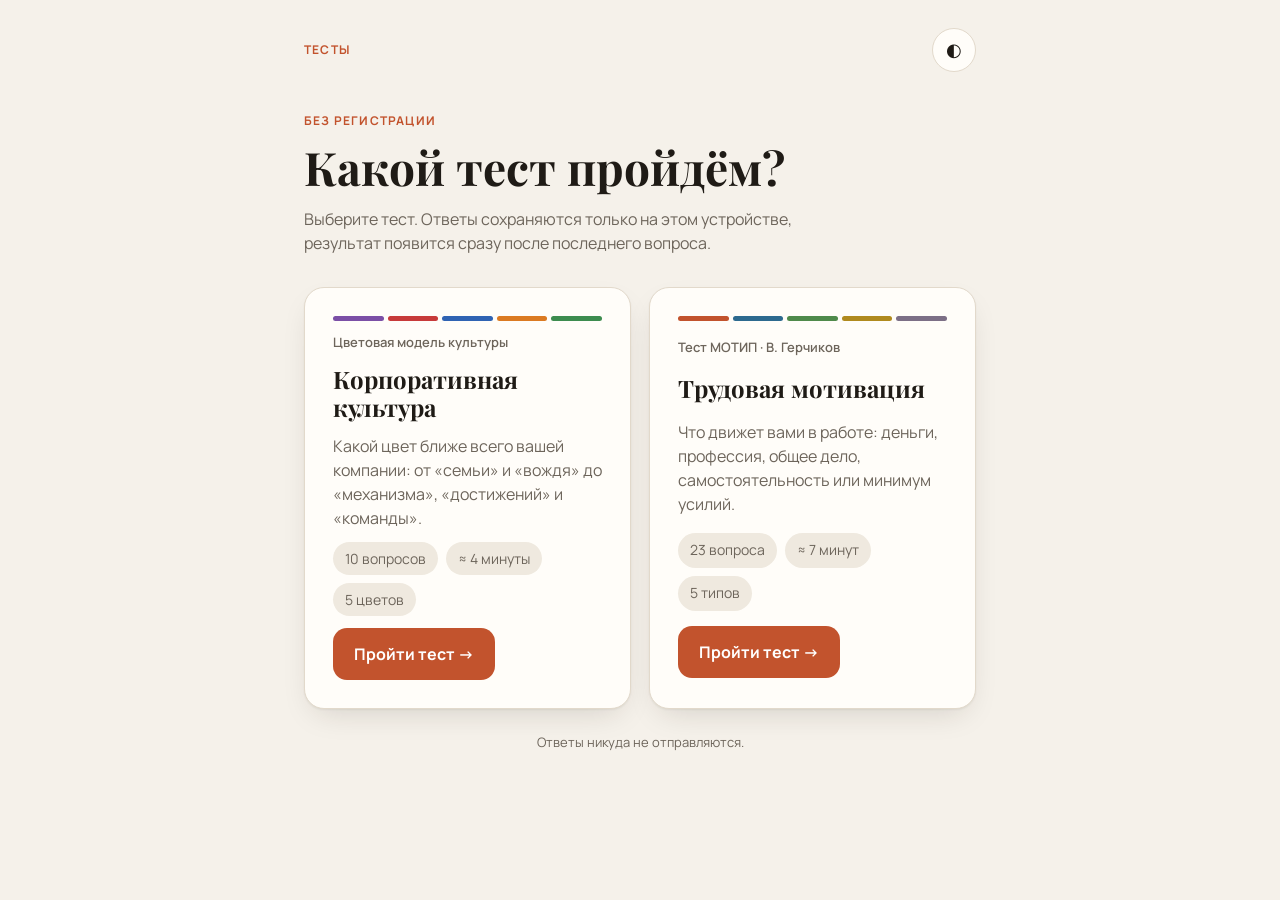
==== commit 5d099292: "Save results as PNG on phones and reorder tests on landing - Replace print button with image export:" ====
--- a/index.html
+++ b/index.html
@@ -26,6 +26,24 @@
     </section>
 
     <div class="tests">
+      <a class="test-card fade" href="culture.html">
+        <div class="strip">
+          <span style="background:var(--c-pu)"></span><span style="background:var(--c-re)"></span><span style="background:var(--c-bl)"></span><span style="background:var(--c-or)"></span><span style="background:var(--c-gr)"></span>
+        </div>
+        <div class="kicker">Цветовая модель культуры</div>
+        <h2>Корпоративная культура</h2>
+        <p>Какой цвет ближе всего вашей компании: от «семьи» и «вождя» до «механизма», «достижений» и «команды».</p>
+        <div class="facts">
+          <span class="fact">10 вопросов</span>
+          <span class="fact">≈ 4 минуты</span>
+          <span class="fact">5 цветов</span>
+        </div>
+        <div class="go">
+          <span class="btn btn-primary">Пройти тест →</span>
+          <span class="status" id="st-culture" hidden></span>
+        </div>
+      </a>
+
       <a class="test-card fade" href="motip.html">
         <div class="strip">
           <span style="background:var(--t-in)"></span><span style="background:var(--t-pr)"></span><span style="background:var(--t-pa)"></span><span style="background:var(--t-ho)"></span><span style="background:var(--t-lu)"></span>
@@ -41,24 +59,6 @@
         <div class="go">
           <span class="btn btn-primary">Пройти тест →</span>
           <span class="status" id="st-motip" hidden></span>
-        </div>
-      </a>
-
-      <a class="test-card fade" href="culture.html">
-        <div class="strip">
-          <span style="background:var(--c-pu)"></span><span style="background:var(--c-re)"></span><span style="background:var(--c-bl)"></span><span style="background:var(--c-or)"></span><span style="background:var(--c-gr)"></span>
-        </div>
-        <div class="kicker">Цветовая модель культуры</div>
-        <h2>Корпоративная культура</h2>
-        <p>Какой цвет ближе всего вашей компании: от «семьи» и «вождя» до «механизма», «достижений» и «команды».</p>
-        <div class="facts">
-          <span class="fact">10 вопросов</span>
-          <span class="fact">≈ 4 минуты</span>
-          <span class="fact">5 цветов</span>
-        </div>
-        <div class="go">
-          <span class="btn btn-primary">Пройти тест →</span>
-          <span class="status" id="st-culture" hidden></span>
         </div>
       </a>
     </div>
--- a/style.css
+++ b/style.css
@@ -353,3 +353,16 @@
   @media (prefers-reduced-motion: reduce) {
     *, *::before, *::after { animation: none !important; transition: none !important; }
   }
+
+  /* ---------- Save-as-image fallback ---------- */
+  .save-overlay {
+    position: fixed; inset: 0; z-index: 50;
+    background: rgba(0, 0, 0, .6);
+    display: grid; place-items: center;
+    padding: calc(16px + env(safe-area-inset-top, 0px)) 16px calc(16px + env(safe-area-inset-bottom, 0px));
+    overflow-y: auto;
+  }
+  .save-box { background: var(--surface); border-radius: var(--radius); padding: 16px; width: 100%; max-width: 480px; display: grid; gap: 12px; }
+  .save-box p { margin: 0; font-size: 14px; color: var(--muted); text-align: center; }
+  .save-box img { width: 100%; height: auto; border-radius: 10px; border: 1px solid var(--line); -webkit-touch-callout: default; }
+  .btn[aria-busy="true"] { opacity: .6; pointer-events: none; }
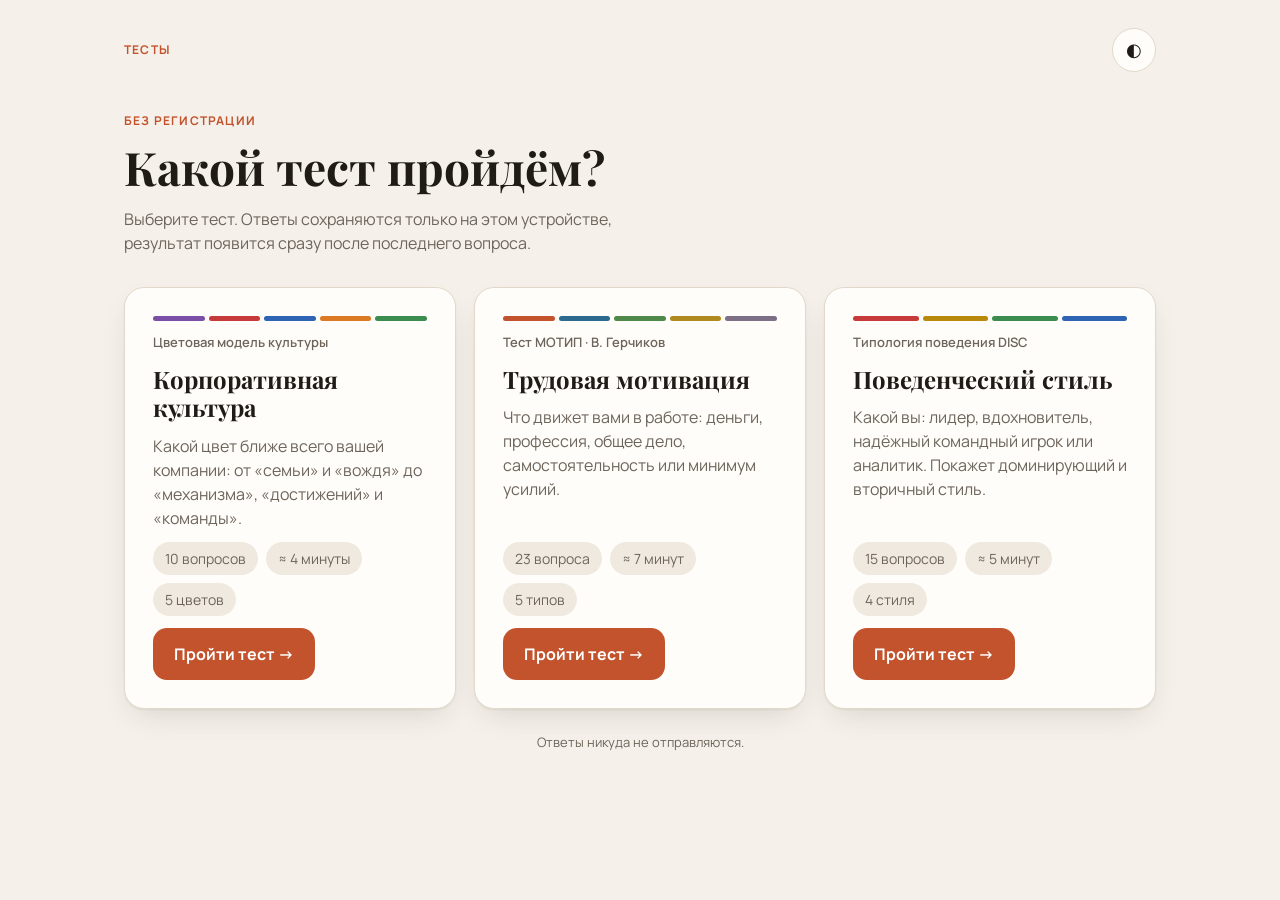
==== commit 82adb778: "Add DISC behavioral style test - disc.html: 15 questions, scoring by the DISC key (questions 7 and 1" ====
--- a/index.html
+++ b/index.html
@@ -12,7 +12,7 @@
 <link rel="stylesheet" href="style.css">
 </head>
 <body>
-<div class="wrap">
+<div class="wrap wide">
   <header class="top">
     <div class="brand"><b>Тесты</b></div>
     <button class="icon-btn" id="themeBtn" title="Сменить тему" aria-label="Сменить тему">◐</button>
@@ -61,6 +61,24 @@
           <span class="status" id="st-motip" hidden></span>
         </div>
       </a>
+
+      <a class="test-card fade" href="disc.html">
+        <div class="strip">
+          <span style="background:var(--d-d)"></span><span style="background:var(--d-i)"></span><span style="background:var(--d-s)"></span><span style="background:var(--d-c)"></span>
+        </div>
+        <div class="kicker">Типология поведения DISC</div>
+        <h2>Поведенческий стиль</h2>
+        <p>Какой вы: лидер, вдохновитель, надёжный командный игрок или аналитик. Покажет доминирующий и вторичный стиль.</p>
+        <div class="facts">
+          <span class="fact">15 вопросов</span>
+          <span class="fact">≈ 5 минут</span>
+          <span class="fact">4 стиля</span>
+        </div>
+        <div class="go">
+          <span class="btn btn-primary">Пройти тест →</span>
+          <span class="status" id="st-disc" hidden></span>
+        </div>
+      </a>
     </div>
 
     <p class="foot">Ответы никуда не отправляются.</p>
@@ -70,7 +88,7 @@
 <script src="common.js"></script>
 <script>
 // Show progress badge for each test from its saved state
-[["motip-state-v1", "st-motip"], ["culture-state-v1", "st-culture"]].forEach(function (pair) {
+[["motip-state-v1", "st-motip"], ["culture-state-v1", "st-culture"], ["disc-state-v1", "st-disc"]].forEach(function (pair) {
   var el = document.getElementById(pair[1]);
   try {
     var s = JSON.parse(localStorage.getItem(pair[0]) || "null");
--- a/style.css
+++ b/style.css
@@ -274,6 +274,10 @@
     --c-bl: #2f63b3;
     --c-or: #db7a22;
     --c-gr: #3d8c4f;
+    --d-d: #c73a3a;
+    --d-i: #b8890a;
+    --d-s: #3d8c4f;
+    --d-c: #2f63b3;
   }
   @media (prefers-color-scheme: dark) {
     :root:not([data-theme="light"]) {
@@ -282,6 +286,10 @@
       --c-bl: #6f9ee6;
       --c-or: #f0a052;
       --c-gr: #6fbf7f;
+      --d-d: #e86a63;
+      --d-i: #e3bd4a;
+      --d-s: #6fbf7f;
+      --d-c: #6f9ee6;
     }
   }
   :root[data-theme="dark"] {
@@ -290,6 +298,10 @@
     --c-bl: #6f9ee6;
     --c-or: #f0a052;
     --c-gr: #6fbf7f;
+      --d-d: #e86a63;
+      --d-i: #e3bd4a;
+      --d-s: #6fbf7f;
+      --d-c: #6f9ee6;
   }
   @media (prefers-color-scheme: dark) { :root:not([data-theme="light"]) { color-scheme: dark; } }
   :root[data-theme="dark"] { color-scheme: dark; }
@@ -347,7 +359,7 @@
   }
   @media (min-width: 640px) {
     .hero { padding: 20px 0 32px; }
-    .tests { grid-template-columns: 1fr 1fr; gap: 18px; }
+    .tests { gap: 18px; }
     .test-card { padding: 28px; border-radius: 20px; }
   }
   @media (prefers-reduced-motion: reduce) {
@@ -366,3 +378,25 @@
   .save-box p { margin: 0; font-size: 14px; color: var(--muted); text-align: center; }
   .save-box img { width: 100%; height: auto; border-radius: 10px; border: 1px solid var(--line); -webkit-touch-callout: default; }
   .btn[aria-busy="true"] { opacity: .6; pointer-events: none; }
+
+  /* ---------- Landing with three tests ---------- */
+  .wrap.wide { max-width: 1080px; }
+  @media (min-width: 960px) {
+    .tests { grid-template-columns: repeat(3, minmax(0, 1fr)); }
+    .test-card { grid-template-rows: auto auto auto 1fr auto auto; }
+  }
+
+  /* ---------- DISC result ---------- */
+  .score-tiles { display: grid; grid-template-columns: repeat(4, minmax(0, 1fr)); gap: 8px; margin-top: 20px; }
+  .tile { border: 1px solid var(--line); border-top: 4px solid var(--c); border-radius: 12px; padding: 10px 8px; text-align: center; }
+  .tile b { display: block; font-size: 26px; line-height: 1.1; font-variant-numeric: tabular-nums; }
+  .tile span { font-size: 13px; color: var(--muted); font-weight: 700; }
+  .tile.lead { background: var(--accent-soft); }
+  .secondary { margin: 14px 0 0; font-weight: 600; }
+  .markers { display: grid; grid-template-columns: auto 1fr; gap: 6px 14px; margin: 12px 0 0; font-size: 15px; }
+  .markers dt { color: var(--muted); }
+  .markers dd { margin: 0; }
+  .type-card .sub { margin-top: 10px; }
+  .type-card details summary { cursor: pointer; font-weight: 700; margin-top: 12px; min-height: 32px; display: flex; align-items: center; }
+  .type-card details p { margin-top: 6px; }
+  .motto { font-style: italic; color: var(--ink) !important; margin-top: 8px !important; }
